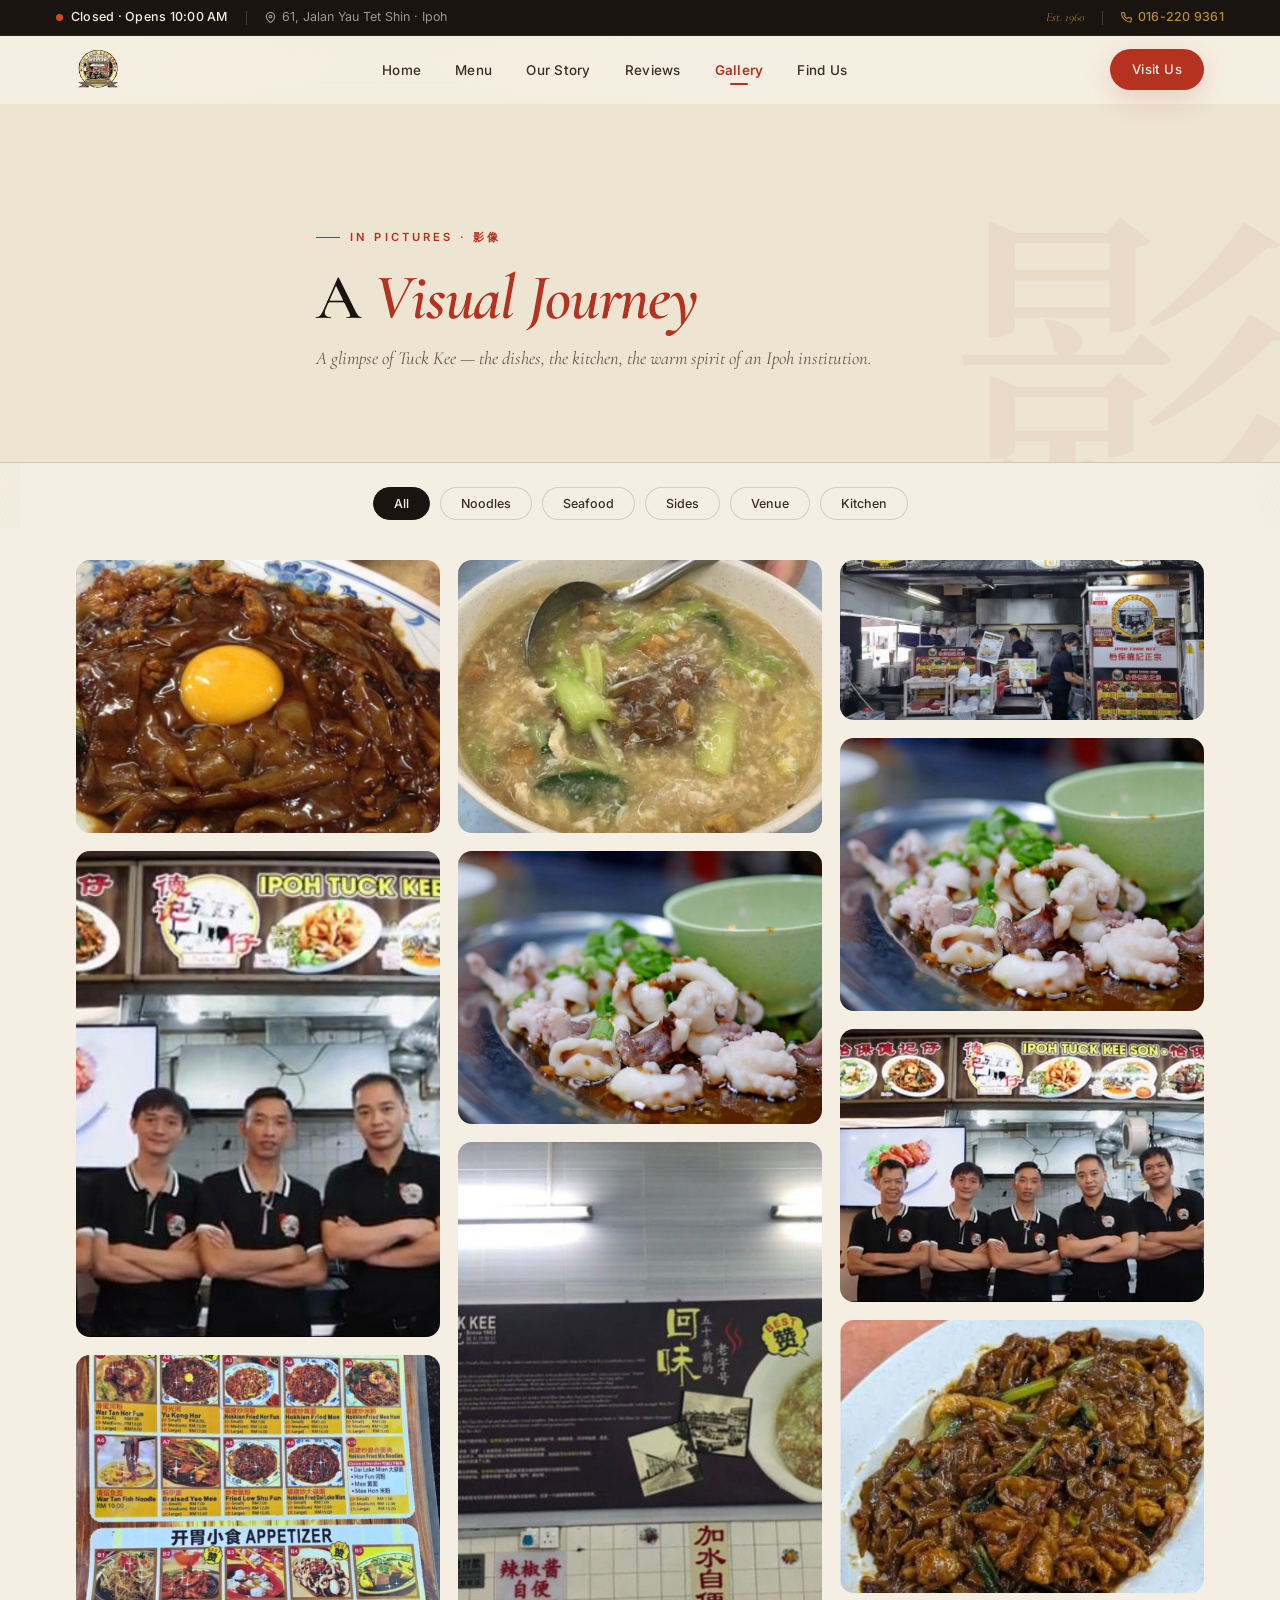
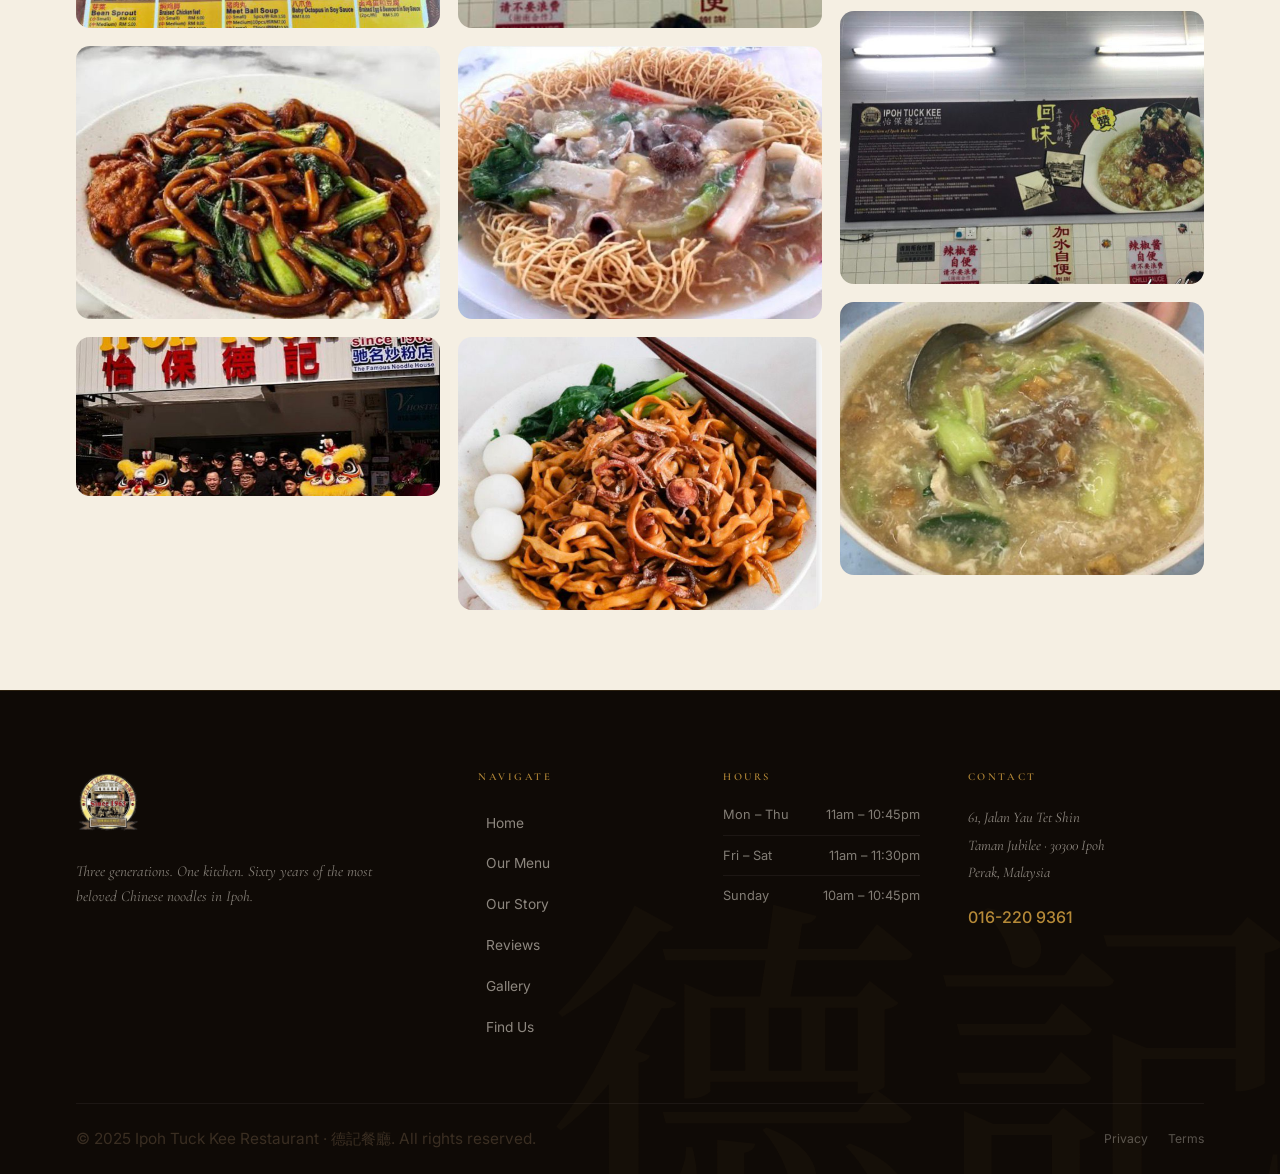
==== gallery.html @ 40ae762f "Full mobile responsive overhaul — fix overflow and layout on phones" ====
<!DOCTYPE html>
<html lang="en">
<head>
  <meta charset="UTF-8">
  <meta name="viewport" content="width=device-width, initial-scale=1.0">
  <meta name="theme-color" content="#1A1410">
  <meta name="description" content="Photo gallery of Ipoh Tuck Kee Restaurant — dishes, kitchen, outdoor seating, the spirit of an Ipoh institution.">
  <title>Gallery | Ipoh Tuck Kee Restaurant · 德記餐廳</title>
  <link rel="preconnect" href="https://fonts.googleapis.com">
  <link rel="preconnect" href="https://fonts.gstatic.com" crossorigin>
  <link href="https://fonts.googleapis.com/css2?family=Cormorant+Garamond:ital,wght@0,400;0,500;0,600;0,700;1,400;1,500;1,600&family=Inter:wght@300;400;500;600;700&family=Noto+Serif+SC:wght@400;500;600&display=swap" rel="stylesheet">
  <link rel="stylesheet" href="css/main.css?v=46">
</head>
<body>

<div class="status-bar" role="banner">
  <div class="status-bar-left">
    <span class="status-pulse" id="statusPulse"><span class="status-pulse-dot" aria-hidden="true"></span><span class="status-pulse-label">Open Now · Closes 10:45 PM</span></span>
    <span class="status-divider" aria-hidden="true"></span>
    <span class="status-addr"><svg width="11" height="11" viewBox="0 0 24 24" fill="none" stroke="currentColor" stroke-width="2.5"><path d="M21 10c0 7-9 13-9 13s-9-6-9-13a9 9 0 0 1 18 0z"/><circle cx="12" cy="10" r="3"/></svg>61, Jalan Yau Tet Shin · Ipoh</span>
  </div>
  <div class="status-bar-right">
    <span class="status-since">Est. 1960</span>
    <span class="status-divider" aria-hidden="true"></span>
    <a href="tel:016-2209361" class="status-phone"><svg width="11" height="11" viewBox="0 0 24 24" fill="none" stroke="currentColor" stroke-width="2.5"><path d="M22 16.92v3a2 2 0 0 1-2.18 2 19.79 19.79 0 0 1-8.63-3.07A19.5 19.5 0 0 1 4.07 12a19.79 19.79 0 0 1-3.07-8.67A2 2 0 0 1 3 1.22h3a2 2 0 0 1 2 1.72 12.84 12.84 0 0 0 .7 2.81 2 2 0 0 1-.45 2.11L7.09 8a16 16 0 0 0 6 6l1.27-1.27a2 2 0 0 1 2.11-.45 12.84 12.84 0 0 0 2.81.7A2 2 0 0 1 22 16.92z"/></svg>016-220 9361</a>
  </div>
</div>

<nav class="nav" id="nav">
  <div class="nav-inner wrap">
    <a href="index.html" class="nav-logo" aria-label="Ipoh Tuck Kee — Home">
      <img src="images/logo.png" alt="Ipoh Tuck Kee · 怡保德記" class="nav-logo-img">
    </a>
    <ul class="nav-links" id="navLinks">
      <li><a href="index.html"      class="nav-link">Home</a></li>
      <li><a href="menu.html"        class="nav-link">Menu</a></li>
      <li><a href="story.html"       class="nav-link">Our Story</a></li>
      <li><a href="reviews.html"     class="nav-link">Reviews</a></li>
      <li><a href="gallery.html"     class="nav-link active">Gallery</a></li>
      <li><a href="reservation.html" class="nav-link">Find Us</a></li>
    </ul>
    <div class="nav-right">
      <a href="reservation.html" class="btn btn-cinnabar btn-pill nav-cta">Visit Us</a>
      <button class="nav-burger" id="navBurger" aria-label="Open menu" aria-expanded="false"><span></span><span></span><span></span></button>
    </div>
  </div>
</nav>

<section class="page-hero" aria-label="Gallery">
  <div class="page-hero-bg-char" aria-hidden="true">影</div>
  <div class="page-hero-inner wrap">
    <span class="eyebrow">In Pictures · 影像</span>
    <h1 class="page-hero-title">A <em>Visual Journey</em></h1>
    <p class="page-hero-sub">A glimpse of Tuck Kee — the dishes, the kitchen, the warm spirit of an Ipoh institution.</p>
  </div>
</section>

<div class="gallery-filter-row wrap" role="group" aria-label="Filter">
  <button class="gal-filter-btn active" data-filter="all">All</button>
  <button class="gal-filter-btn" data-filter="noodles">Noodles</button>
  <button class="gal-filter-btn" data-filter="seafood">Seafood</button>
  <button class="gal-filter-btn" data-filter="sides">Sides</button>
  <button class="gal-filter-btn" data-filter="venue">Venue</button>
  <button class="gal-filter-btn" data-filter="kitchen">Kitchen</button>
</div>

<main class="gal-masonry-wrap">
  <div class="wrap">
    <div class="gal-masonry">

      <div class="gal-item" data-cat="noodles" role="button" tabindex="0"><div class="gal-img gi-yukong-1"></div><div class="gal-overlay"><span class="gal-label">Yu Kong Hor</span><span class="gal-sub">Ipoh's signature fish noodle soup</span></div></div>
      <div class="gal-item gal-item-tall" data-cat="venue" role="button" tabindex="0"><div class="gal-img gi-ext-night"></div><div class="gal-overlay"><span class="gal-label">Outdoor Seating</span><span class="gal-sub">Jalan Yau Tet Shin at dusk</span></div></div>
      <div class="gal-item" data-cat="sides" role="button" tabindex="0"><div class="gal-img gi-wings"></div><div class="gal-overlay"><span class="gal-label">Fried Chicken Wings</span><span class="gal-sub">Crispy, golden, addictive</span></div></div>
      <div class="gal-item" data-cat="seafood" role="button" tabindex="0"><div class="gal-img gi-octopus"></div><div class="gal-overlay"><span class="gal-label">Baby Octopus in Soy</span><span class="gal-sub">Light, soft, deeply flavoured</span></div></div>
      <div class="gal-item gal-item-wide" data-cat="kitchen" role="button" tabindex="0"><div class="gal-img gi-wok"></div><div class="gal-overlay"><span class="gal-label">The Wok</span><span class="gal-sub">Where sixty years of flavour is born</span></div></div>
      <div class="gal-item" data-cat="noodles" role="button" tabindex="0"><div class="gal-img gi-smooth-egg"></div><div class="gal-overlay"><span class="gal-label">Smooth Egg Noodles</span><span class="gal-sub">Velvety golden gravy</span></div></div>
      <div class="gal-item" data-cat="seafood" role="button" tabindex="0"><div class="gal-img gi-squid"></div><div class="gal-overlay"><span class="gal-label">Wok-Fried Squid</span><span class="gal-sub">Char-kissed, intensely umami</span></div></div>
      <div class="gal-item gal-item-tall" data-cat="venue" role="button" tabindex="0"><div class="gal-img gi-street"></div><div class="gal-overlay"><span class="gal-label">Street Frontage</span><span class="gal-sub">61, Jalan Yau Tet Shin · Since 1960</span></div></div>
      <div class="gal-item" data-cat="noodles" role="button" tabindex="0"><div class="gal-img gi-wonton"></div><div class="gal-overlay"><span class="gal-label">Wonton Noodle Soup</span><span class="gal-sub">Classic Cantonese comfort</span></div></div>
      <div class="gal-item" data-cat="sides" role="button" tabindex="0"><div class="gal-img gi-ytf"></div><div class="gal-overlay"><span class="gal-label">Yong Tau Foo</span><span class="gal-sub">An Ipoh street food legend</span></div></div>
      <div class="gal-item gal-item-wide" data-cat="kitchen" role="button" tabindex="0"><div class="gal-img gi-fishballs"></div><div class="gal-overlay"><span class="gal-label">Fish Ball Making</span><span class="gal-sub">Handcrafted every morning at 6am</span></div></div>
      <div class="gal-item" data-cat="seafood" role="button" tabindex="0"><div class="gal-img gi-prawn"></div><div class="gal-overlay"><span class="gal-label">Butter Prawns</span><span class="gal-sub">Luxuriously rich, curry leaf perfumed</span></div></div>
      <div class="gal-item" data-cat="venue" role="button" tabindex="0"><div class="gal-img gi-evening"></div><div class="gal-overlay"><span class="gal-label">Evening Rush</span><span class="gal-sub">The best time to visit Tuck Kee</span></div></div>
      <div class="gal-item" data-cat="noodles" role="button" tabindex="0"><div class="gal-img gi-char-kway"></div><div class="gal-overlay"><span class="gal-label">Char Kway Teow</span><span class="gal-sub">Smoky wok hei in every strand</span></div></div>
      <div class="gal-item" data-cat="kitchen" role="button" tabindex="0"><div class="gal-img gi-family"></div><div class="gal-overlay"><span class="gal-label">The Family</span><span class="gal-sub">Three generations, one kitchen</span></div></div>
      <div class="gal-item" data-cat="sides" role="button" tabindex="0"><div class="gal-img gi-beansprout"></div><div class="gal-overlay"><span class="gal-label">Ipoh Bean Sprouts</span><span class="gal-sub">A regional treasure</span></div></div>

    </div>
  </div>
</main>

<!-- LIGHTBOX -->
<div class="lightbox" id="lightbox" role="dialog" aria-modal="true" aria-hidden="true">
  <button class="lb-close" id="lbClose" aria-label="Close"><svg width="24" height="24" viewBox="0 0 24 24" fill="none" stroke="currentColor" stroke-width="2.5"><line x1="18" y1="6" x2="6" y2="18"/><line x1="6" y1="6" x2="18" y2="18"/></svg></button>
  <div class="lb-img-area" id="lbImgArea"></div>
  <div class="lb-caption" id="lbCaption"></div>
  <p class="lb-hint" aria-hidden="true">Press Esc or click outside to close</p>
</div>

<footer class="footer" role="contentinfo">
  <div class="wrap">
    <div class="footer-top">
      <div class="footer-brand">
        <div class="footer-logo">
          <img src="images/logo.png" alt="Ipoh Tuck Kee" class="footer-logo-img">
        </div>
        <p class="footer-tagline">Three generations. One kitchen. Sixty years of the most beloved Chinese noodles in Ipoh.</p>
      </div>
      <nav class="footer-col">
        <h4 class="footer-col-title">Navigate</h4>
        <ul class="footer-links">
          <li><a href="index.html">Home</a></li>
          <li><a href="menu.html">Our Menu</a></li>
          <li><a href="story.html">Our Story</a></li>
          <li><a href="reviews.html">Reviews</a></li>
          <li><a href="gallery.html">Gallery</a></li>
          <li><a href="reservation.html">Find Us</a></li>
        </ul>
      </nav>
      <div class="footer-col">
        <h4 class="footer-col-title">Hours</h4>
        <ul class="footer-hours-mini">
          <li class="footer-hr-row"><span>Mon – Thu</span><span>11am – 10:45pm</span></li>
          <li class="footer-hr-row"><span>Fri – Sat</span><span>11am – 11:30pm</span></li>
          <li class="footer-hr-row"><span>Sunday</span><span>10am – 10:45pm</span></li>
        </ul>
      </div>
      <div class="footer-col">
        <h4 class="footer-col-title">Contact</h4>
        <address class="footer-address">61, Jalan Yau Tet Shin<br>Taman Jubilee · 30300 Ipoh<br>Perak, Malaysia</address>
        <a href="tel:016-2209361" class="footer-phone">016-220 9361</a>
      </div>
    </div>
    <div class="footer-bottom">
      <p>© 2025 Ipoh Tuck Kee Restaurant · 德記餐廳. All rights reserved.</p>
      <div class="footer-bottom-links"><a href="#">Privacy</a><a href="#">Terms</a></div>
    </div>
  </div>
</footer>

<script src="js/main.js"></script>
</body>
</html>
---- css/main.css ----
/* ============================================================
   IPOH TUCK KEE — HERITAGE ASIAN MODERN v3
   Tea-house · Rice paper · Ink wash · Cinnabar & Jade · Gold
   Fonts: Cormorant Garamond · Inter · Noto Serif SC
   ============================================================ */

/* ── DESIGN TOKENS ────────────────────────────────────────── */
:root {
  /* Paper & Ink palette */
  --paper:        #F5EFE3;   /* rice paper base */
  --paper-2:      #EDE4D2;   /* warmer wash     */
  --paper-3:      #E0D4BC;   /* deeper paper    */
  --paper-edge:   #D4C6A8;   /* paper edge line */
  --ink:          #1A1410;   /* deep ink (text) */
  --ink-2:        #3A2E22;   /* warm ink        */
  --ink-3:        #6B5947;   /* muted ink       */
  --ink-soft:     #8C7A65;   /* placeholder ink */

  /* Accent: Cinnabar red (vermilion) + Jade + Gold */
  --cinnabar:        #B4321F;
  --cinnabar-deep:   #8A1F10;
  --cinnabar-mid:    #D44826;
  --cinnabar-pale:   rgba(180,50,31,0.08);
  --cinnabar-line:   rgba(180,50,31,0.22);

  --jade:            #3D6B4F;
  --jade-deep:       #214830;
  --jade-pale:       rgba(61,107,79,0.10);

  --gold:            #B68A38;
  --gold-light:      #D4AC56;
  --gold-pale:       rgba(182,138,56,0.12);
  --gold-line:       rgba(182,138,56,0.30);

  /* Dark mode (for footer/sections) */
  --night:           #0F0A06;
  --night-2:         #1C140C;
  --night-3:         #2A1E12;

  --white:           #FFFFFF;
  --line:            rgba(26,20,16,0.10);
  --line-strong:     rgba(26,20,16,0.16);

  /* Typography */
  --f-display: 'Cormorant Garamond', 'Playfair Display', Georgia, serif;
  --f-body:    'Inter', 'DM Sans', system-ui, -apple-system, sans-serif;
  --f-chinese: 'Noto Serif SC', 'SimSun', serif;
  --f-mono:    'JetBrains Mono', ui-monospace, monospace;

  /* Layout */
  --status-h:  36px;
  --nav-h:     68px;
  --total-top: calc(var(--status-h) + var(--nav-h));
  --wrap:      1240px;
  --col-pad:   clamp(1.25rem, 5vw, 3.5rem);

  /* Motion (subtle & refined) */
  --ease:     cubic-bezier(0.32, 0.08, 0.24, 1);
  --ease-out: cubic-bezier(0, 0, 0.2, 1);
  --t:        0.45s;
  --t-fast:   0.22s;

  /* Shape */
  --r:    8px;
  --r-lg: 14px;
  --r-xl: 22px;

  /* Shadow (warm, soft) */
  --sh-sm: 0 1px 3px rgba(26,20,16,0.06), 0 1px 2px rgba(26,20,16,0.04);
  --sh-md: 0 4px 16px rgba(26,20,16,0.08), 0 2px 6px rgba(26,20,16,0.05);
  --sh-lg: 0 12px 36px rgba(26,20,16,0.12);
  --sh-xl: 0 24px 60px rgba(26,20,16,0.18);
  --sh-ink:0 8px 28px rgba(180,50,31,0.18);
}

/* ── RESET ────────────────────────────────────────────────── */
*,*::before,*::after{box-sizing:border-box;margin:0;padding:0}
html{scroll-behavior:smooth;font-size:16px;-webkit-text-size-adjust:100%;scroll-padding-top:var(--total-top)}
body{
  font-family:var(--f-body);
  background:var(--paper);
  color:var(--ink);
  line-height:1.65;
  font-weight:400;
  -webkit-font-smoothing:antialiased;
  -moz-osx-font-smoothing:grayscale;
  overflow-x:hidden;
  /* Subtle rice-paper texture */
  background-image:
    radial-gradient(at 30% 20%, rgba(212,196,168,0.18) 0%, transparent 50%),
    radial-gradient(at 80% 70%, rgba(182,138,56,0.06) 0%, transparent 55%),
    repeating-linear-gradient(110deg, rgba(26,20,16,0.012) 0px, rgba(26,20,16,0.012) 1px, transparent 1px, transparent 4px);
}
img{display:block;max-width:100%}
a{text-decoration:none;color:inherit}
button{cursor:pointer;border:none;background:none;font-family:inherit;color:inherit}
ul,ol{list-style:none}
address{font-style:normal}
summary{list-style:none;cursor:pointer}
summary::-webkit-details-marker{display:none}
:focus-visible{outline:2px solid var(--gold);outline-offset:3px;border-radius:3px}
::selection{background:var(--cinnabar);color:var(--paper)}

/* ── TYPOGRAPHY ───────────────────────────────────────────── */
h1,h2,h3,h4,h5{
  font-family:var(--f-display);
  line-height:1.12;
  color:var(--ink);
  font-weight:600;
  letter-spacing:-0.005em;
}
p{color:var(--ink-2);font-size:0.96rem;line-height:1.7}
strong{font-weight:600;color:var(--ink)}

.t-display{
  font-family:var(--f-display);
  font-size:clamp(3.2rem, 8vw, 6.8rem);
  font-weight:500;
  line-height:0.98;
  letter-spacing:-0.02em;
}
.t-h1{font-family:var(--f-display);font-size:clamp(2.4rem, 5vw, 4rem);font-weight:600;line-height:1.05;letter-spacing:-0.015em}
.t-h2{font-family:var(--f-display);font-size:clamp(1.9rem, 3.6vw, 3rem);font-weight:600;line-height:1.1}
.t-h3{font-family:var(--f-display);font-size:clamp(1.3rem, 2vw, 1.6rem);font-weight:600}
.t-italic{font-style:italic}
.t-sm{font-size:0.86rem}
.t-xs{font-size:0.74rem;letter-spacing:0.08em}

.eyebrow{
  display:inline-flex;align-items:center;gap:10px;
  font-family:var(--f-body);
  font-size:0.7rem;font-weight:600;
  letter-spacing:0.28em;text-transform:uppercase;
  color:var(--cinnabar);
  margin-bottom:18px;
}
.eyebrow::before{
  content:'';width:24px;height:1px;background:var(--cinnabar);
}
.eyebrow-gold{color:var(--gold)}
.eyebrow-gold::before{background:var(--gold)}
.eyebrow-paper{color:rgba(245,239,227,0.7)}
.eyebrow-paper::before{background:var(--gold)}

.zh{font-family:var(--f-chinese);font-weight:400}
.italic{font-style:italic}

/* Decorative seal mark (red cinnabar square) */
.seal{
  display:inline-flex;align-items:center;justify-content:center;
  width:36px;height:36px;
  background:var(--cinnabar);color:var(--paper);
  font-family:var(--f-chinese);font-size:0.85rem;font-weight:600;
  border-radius:2px;
  transform:rotate(-2deg);
  letter-spacing:-0.02em;
}
.seal-sm{width:26px;height:26px;font-size:0.7rem}
.seal-lg{width:52px;height:52px;font-size:1.2rem}

/* Brushstroke divider */
.brushstroke{
  display:flex;align-items:center;gap:12px;margin:24px 0;
}
.brushstroke::before,.brushstroke::after{
  content:'';flex:1;height:1px;
  background:linear-gradient(to right,transparent,var(--ink-3),transparent);
  max-width:80px;
}
.brushstroke span{
  font-family:var(--f-chinese);color:var(--cinnabar);font-size:1rem;
}

/* ── LAYOUT ───────────────────────────────────────────────── */
.wrap{max-width:var(--wrap);margin-inline:auto;padding-inline:var(--col-pad)}
.section{padding-block:clamp(72px,10vw,140px)}
.section-sm{padding-block:clamp(40px,6vw,80px)}
.sr-only{position:absolute;width:1px;height:1px;padding:0;margin:-1px;overflow:hidden;clip:rect(0,0,0,0);white-space:nowrap;border:0}

/* ── BUTTONS ──────────────────────────────────────────────── */
.btn{
  display:inline-flex;align-items:center;gap:9px;
  padding:13px 28px;border-radius:var(--r);
  font-family:var(--f-body);font-size:0.85rem;font-weight:500;
  letter-spacing:0.03em;
  transition:transform var(--t) var(--ease),background var(--t-fast),color var(--t-fast),border-color var(--t-fast),box-shadow var(--t) var(--ease);
  white-space:nowrap;cursor:pointer;
}
.btn:hover{transform:translateY(-1px)}
.btn:active{transform:translateY(0)}
.btn-lg{padding:16px 36px;font-size:0.92rem}
.btn-sm{padding:9px 18px;font-size:0.76rem}
.btn-block{width:100%;justify-content:center}
.btn-pill{border-radius:100px}

.btn-cinnabar{background:var(--cinnabar);color:var(--paper);box-shadow:var(--sh-ink)}
.btn-cinnabar:hover{background:var(--cinnabar-deep);box-shadow:0 12px 32px rgba(180,50,31,0.32)}

.btn-ink{background:var(--ink);color:var(--paper)}
.btn-ink:hover{background:var(--ink-2)}

.btn-gold{background:var(--gold);color:var(--ink)}
.btn-gold:hover{background:var(--gold-light)}

.btn-paper{background:var(--paper);color:var(--ink);border:1px solid var(--line-strong)}
.btn-paper:hover{background:var(--white);border-color:var(--ink)}

.btn-ghost-ink{
  background:transparent;color:var(--ink);
  border:1px solid var(--line-strong);
}
.btn-ghost-ink:hover{background:var(--ink);color:var(--paper);border-color:var(--ink)}

.btn-ghost-paper{
  background:transparent;color:var(--paper);
  border:1px solid rgba(245,239,227,0.3);
}
.btn-ghost-paper:hover{background:rgba(245,239,227,0.08);border-color:var(--paper)}

.btn-ghost-gold{
  background:transparent;color:var(--gold);
  border:1px solid var(--gold-line);
}
.btn-ghost-gold:hover{background:var(--gold-pale)}

.btn-ghost-cinnabar{
  background:transparent;color:var(--cinnabar);
  border:1px solid var(--cinnabar-line);
}
.btn-ghost-cinnabar:hover{background:var(--cinnabar-pale)}

/* ── STATUS BAR (sticky walk-in hook) ─────────────────────── */
.status-bar{
  position:fixed;top:0;left:0;right:0;z-index:950;
  height:var(--status-h);
  background:var(--ink);color:var(--paper);
  display:flex;align-items:center;justify-content:space-between;
  padding-inline:var(--col-pad);
  font-size:0.78rem;
  border-bottom:1px solid rgba(245,239,227,0.08);
}
.status-bar-left{display:flex;align-items:center;gap:18px}
.status-bar-right{display:flex;align-items:center;gap:18px}
.status-pulse{display:inline-flex;align-items:center;gap:8px;font-weight:500;letter-spacing:0.02em}
.status-pulse-dot{
  width:7px;height:7px;border-radius:50%;
  background:#3FD17E;
  box-shadow:0 0 0 0 rgba(63,209,126,0.5);
  animation:pulse-ring 2s ease-out infinite;
}
.status-pulse.closed .status-pulse-dot{background:var(--cinnabar-mid);animation:none}
@keyframes pulse-ring{
  0%{box-shadow:0 0 0 0 rgba(63,209,126,0.6)}
  70%{box-shadow:0 0 0 8px rgba(63,209,126,0)}
  100%{box-shadow:0 0 0 0 rgba(63,209,126,0)}
}
.status-bar-zh{color:var(--gold);font-family:var(--f-chinese);opacity:0.7}
.status-divider{width:1px;height:14px;background:rgba(245,239,227,0.18)}
.status-phone{color:var(--gold);font-weight:500;letter-spacing:0.02em;display:flex;align-items:center;gap:6px;transition:color var(--t-fast)}
.status-phone:hover{color:var(--gold-light)}
.status-addr{color:rgba(245,239,227,0.6);display:flex;align-items:center;gap:6px}
.status-since{font-family:var(--f-display);font-style:italic;color:var(--gold);opacity:0.85}

/* ── NAV ──────────────────────────────────────────────────── */
.nav{
  position:fixed;top:var(--status-h);left:0;right:0;z-index:900;
  height:var(--nav-h);
  background:rgba(245,239,227,0.85);
  backdrop-filter:blur(20px) saturate(140%);
  -webkit-backdrop-filter:blur(20px) saturate(140%);
  border-bottom:1px solid transparent;
  transition:background var(--t) var(--ease),border-color var(--t) var(--ease),box-shadow var(--t) var(--ease);
}
.nav.scrolled{
  background:rgba(245,239,227,0.96);
  border-bottom-color:var(--line);
  box-shadow:var(--sh-sm);
}
.nav-inner{
  height:100%;
  display:flex;align-items:center;justify-content:space-between;gap:24px;
}
/* Logo */
.nav-logo{display:flex;align-items:center;gap:12px;color:var(--ink)}
.logo-seal{
  width:40px;height:40px;
  background:var(--cinnabar);color:var(--paper);
  display:flex;align-items:center;justify-content:center;
  font-family:var(--f-chinese);font-size:1.1rem;font-weight:500;
  border-radius:3px;transform:rotate(-2deg);
  flex-shrink:0;
  box-shadow:0 2px 8px rgba(180,50,31,0.18);
}
.logo-text{display:flex;flex-direction:column;line-height:1.15}
.logo-en{
  font-family:var(--f-display);font-size:1.18rem;font-weight:600;
  color:var(--ink);letter-spacing:-0.005em;
}
.logo-sub{
  font-family:var(--f-body);font-size:0.62rem;
  color:var(--ink-3);letter-spacing:0.18em;text-transform:uppercase;
  margin-top:2px;
}

/* Nav links */
.nav-links{display:flex;align-items:center;gap:2px}
.nav-link{
  color:var(--ink-2);
  font-size:0.84rem;font-weight:500;letter-spacing:0.02em;
  padding:9px 16px;border-radius:6px;
  transition:color var(--t-fast),background var(--t-fast);
  position:relative;
}
.nav-link:hover{color:var(--cinnabar);background:var(--cinnabar-pale)}
.nav-link.active{color:var(--cinnabar);font-weight:600}
.nav-link.active::after{
  content:'';position:absolute;bottom:2px;left:50%;transform:translateX(-50%);
  width:18px;height:2px;background:var(--cinnabar);border-radius:1px;
}

/* Nav right */
.nav-right{display:flex;align-items:center;gap:10px}
.nav-cta{font-size:0.82rem;padding:10px 22px}

.nav-burger{
  display:none;flex-direction:column;gap:5px;
  width:38px;padding:6px 4px;
}
.nav-burger span{
  display:block;height:2px;border-radius:2px;
  background:var(--ink);
  transition:transform 0.26s,opacity 0.26s;
}
.nav-burger.open span:nth-child(1){transform:translateY(7px) rotate(45deg)}
.nav-burger.open span:nth-child(2){opacity:0}
.nav-burger.open span:nth-child(3){transform:translateY(-7px) rotate(-45deg)}

/* ── HERO ─────────────────────────────────────────────────── */
.hero{
  min-height:calc(100svh - var(--total-top));
  margin-top:var(--total-top);
  display:grid;
  grid-template-columns:1.05fr 1fr;
  position:relative;
  overflow:hidden;
  background:var(--paper);
}
.hero-bg-char{
  position:absolute;
  top:50%;left:-4%;
  transform:translateY(-50%);
  font-family:var(--f-chinese);
  font-size:clamp(280px,32vw,560px);
  font-weight:500;
  color:rgba(180,50,31,0.05);
  line-height:0.85;
  pointer-events:none;
  user-select:none;
  z-index:0;
}
.hero-bg-stroke{
  position:absolute;
  right:-2%;bottom:-10%;
  width:60%;height:60%;
  pointer-events:none;user-select:none;
  opacity:0.04;
  z-index:0;
}

/* Left: copy panel */
.hero-copy{
  display:flex;flex-direction:column;justify-content:center;
  padding:clamp(48px,7vw,96px) clamp(28px,4vw,72px) clamp(48px,7vw,96px) var(--col-pad);
  position:relative;z-index:2;
}
.hero-meta-row{
  display:flex;align-items:center;gap:14px;margin-bottom:28px;
}
.hero-meta-row .seal{margin-right:4px}
.hero-est{
  font-family:var(--f-display);font-style:italic;font-size:0.95rem;
  color:var(--ink-3);
}
.hero-meta-row .status-pulse{font-size:0.78rem;color:var(--jade-deep)}

.hero-title{
  font-family:var(--f-display);
  font-size:clamp(3.2rem,7vw,6.4rem);
  font-weight:500;
  color:var(--ink);
  line-height:0.97;
  letter-spacing:-0.022em;
  margin-bottom:8px;
}
.hero-title em{
  font-style:italic;color:var(--cinnabar);
  font-weight:500;
}
.hero-title-zh{
  font-family:var(--f-chinese);
  font-size:clamp(1.1rem,2vw,1.5rem);
  color:var(--ink-3);
  font-weight:400;
  letter-spacing:0.32em;
  margin-bottom:28px;
}

.hero-lede{
  font-family:var(--f-display);font-style:italic;
  font-size:clamp(1.05rem,1.5vw,1.25rem);
  color:var(--ink-2);
  line-height:1.55;
  max-width:480px;
  margin-bottom:14px;
}
.hero-desc{
  font-family:var(--f-body);
  font-size:0.94rem;
  color:var(--ink-3);
  line-height:1.75;
  max-width:480px;
  margin-bottom:40px;
}

.hero-actions{display:flex;gap:12px;flex-wrap:wrap;margin-bottom:48px}

.hero-trust{
  display:flex;align-items:center;gap:28px;
  padding-top:32px;
  border-top:1px solid var(--line);
  flex-wrap:wrap;
}
.hero-trust-item{display:flex;flex-direction:column;gap:4px}
.hero-trust-val{
  font-family:var(--f-display);font-size:1.7rem;font-weight:600;color:var(--ink);line-height:1;
  display:flex;align-items:baseline;gap:6px;
}
.hero-trust-val small{font-size:0.85rem;font-weight:500;color:var(--gold)}
.hero-trust-label{font-size:0.7rem;color:var(--ink-3);letter-spacing:0.12em;text-transform:uppercase}
.hero-trust-div{width:1px;height:30px;background:var(--line-strong)}

/* Right: paper-panel imagery */
.hero-visual{
  display:grid;
  grid-template-rows:1fr 1fr;
  grid-template-columns:1fr 1fr;
  gap:14px;
  padding:clamp(20px,3vw,40px) var(--col-pad) clamp(20px,3vw,40px) 0;
  position:relative;z-index:1;
}
.hero-panel{
  position:relative;overflow:hidden;
  border-radius:var(--r-lg);
  background:var(--paper-2);
  border:1px solid var(--paper-edge);
  box-shadow:var(--sh-md);
  transition:transform var(--t) var(--ease),box-shadow var(--t) var(--ease);
}
.hero-panel:hover{transform:translateY(-3px);box-shadow:var(--sh-lg)}
.hero-panel-1{grid-row:1/-1}
.hero-panel-glow{
  position:absolute;inset:0;
  background:linear-gradient(to top,rgba(15,10,6,0.7) 0%,rgba(15,10,6,0.1) 50%,transparent 100%);
}
.hero-panel-zh{
  position:absolute;top:14px;right:16px;
  font-family:var(--f-chinese);font-size:0.85rem;
  color:rgba(245,239,227,0.7);letter-spacing:0.12em;
}
.hero-panel-label{
  position:absolute;bottom:18px;left:20px;right:20px;
  color:var(--paper);
}
.hero-panel-label .pl-name{
  display:block;font-family:var(--f-display);font-size:1.05rem;font-weight:500;letter-spacing:-0.005em;
}
.hero-panel-label .pl-sub{
  display:block;font-size:0.72rem;color:rgba(245,239,227,0.65);letter-spacing:0.06em;margin-top:3px;
}
.hero-panel-1{background:linear-gradient(150deg,#5A1A0A 0%,#A02818 35%,#D44826 60%,#8A1F10 100%)}
.hero-panel-2{background:linear-gradient(150deg,#1A2A14 0%,#3D6B4F 45%,#5A8E6A 75%,#214830 100%)}
.hero-panel-3{background:linear-gradient(150deg,#4A3008 0%,#9A7018 40%,#D4AC56 70%,#6A4A08 100%)}

.hero-corner-mark{
  position:absolute;bottom:24px;left:24px;
  display:flex;align-items:center;gap:10px;
  font-size:0.7rem;color:var(--ink-3);letter-spacing:0.14em;text-transform:uppercase;
  z-index:3;
}
.hero-corner-mark::before{
  content:'';width:24px;height:1px;background:var(--ink-3);
}

/* ── STRIP — signature dishes ─────────────────────────────── */
.strip{
  background:var(--white);
  border-block:1px solid var(--line);
  position:relative;
}
.strip-inner{
  display:grid;grid-template-columns:repeat(3,1fr);
}
.strip-item{
  display:flex;flex-direction:column;align-items:center;
  padding:clamp(36px,5vw,64px) clamp(20px,3vw,32px);
  text-align:center;
  position:relative;
  transition:background var(--t-fast);
}
.strip-item:not(:last-child)::after{
  content:'';position:absolute;top:24%;right:0;
  height:52%;width:1px;background:var(--line);
}
.strip-item:hover{background:var(--paper)}

.strip-icon{
  width:72px;height:72px;margin-bottom:22px;
  color:var(--cinnabar);
  transition:transform var(--t) var(--ease);
}
.strip-item:hover .strip-icon{transform:translateY(-3px)}
.strip-icon svg{width:100%;height:100%}

.strip-name-en{
  font-family:var(--f-display);
  font-size:clamp(1.3rem,2vw,1.6rem);
  font-weight:600;color:var(--ink);
  margin-bottom:4px;
}
.strip-name-zh{
  font-family:var(--f-chinese);font-size:0.88rem;
  color:var(--ink-3);letter-spacing:0.16em;margin-bottom:14px;
}
.strip-desc{
  font-size:0.86rem;color:var(--ink-3);line-height:1.7;
  max-width:240px;margin-bottom:18px;
}
.strip-price{
  font-family:var(--f-display);font-size:0.95rem;font-style:italic;
  color:var(--cinnabar);font-weight:600;
}
.strip-price::before{content:'from '; font-style:normal;color:var(--ink-3);font-size:0.75rem;letter-spacing:0.06em;text-transform:uppercase}

/* ── HERITAGE BAND (sixty years) ──────────────────────────── */
.heritage-band{
  background:var(--night);
  color:var(--paper);
  position:relative;overflow:hidden;
}
.heritage-band-bg-char{
  position:absolute;
  right:-4%;top:-20%;
  font-family:var(--f-chinese);
  font-size:clamp(420px,46vw,720px);
  color:rgba(182,138,56,0.04);
  line-height:0.8;
  pointer-events:none;user-select:none;
  font-weight:500;
}
.heritage-inner{
  display:grid;grid-template-columns:1.1fr 1fr;
  gap:clamp(48px,8vw,120px);
  align-items:center;
  position:relative;z-index:1;
  padding-block:clamp(80px,12vw,160px);
}
.heritage-left .eyebrow{color:var(--gold)}
.heritage-left .eyebrow::before{background:var(--gold)}
.heritage-headline{
  font-family:var(--f-display);
  font-size:clamp(2.6rem,5vw,4.6rem);
  font-weight:500;
  color:var(--paper);
  line-height:1.04;letter-spacing:-0.018em;
  margin-bottom:28px;
}
.heritage-headline em{color:var(--gold);font-style:italic}
.heritage-body{
  font-family:var(--f-display);font-style:italic;
  font-size:1.15rem;
  color:rgba(245,239,227,0.7);
  line-height:1.6;
  max-width:520px;
  margin-bottom:24px;
}
.heritage-body-2{
  font-family:var(--f-body);font-size:0.92rem;
  color:rgba(245,239,227,0.55);
  line-height:1.8;
  max-width:520px;
  margin-bottom:40px;
}

.heritage-timeline{
  display:flex;flex-direction:column;gap:20px;
  padding-top:32px;
  border-top:1px solid rgba(245,239,227,0.1);
}
.tl-row{
  display:grid;grid-template-columns:100px 1fr;gap:24px;align-items:baseline;
}
.tl-year{
  font-family:var(--f-display);font-style:italic;font-size:1.3rem;
  color:var(--gold);font-weight:500;line-height:1;
}
.tl-text{font-size:0.88rem;color:rgba(245,239,227,0.7);line-height:1.6}
.tl-text strong{color:var(--paper);font-weight:500}

.heritage-right{
  position:relative;
}
.heritage-stack{
  display:grid;grid-template-columns:1fr 1fr;gap:14px;
}
.heritage-card{
  position:relative;overflow:hidden;
  border-radius:var(--r-lg);
  min-height:240px;
  border:1px solid rgba(245,239,227,0.06);
  box-shadow:var(--sh-lg);
}
.heritage-card:nth-child(1){grid-row:span 2;min-height:500px}
.heritage-card:nth-child(1){background:linear-gradient(150deg,#1A0A04 0%,#5A1808 35%,#A02818 60%,#3A1004 100%)}
.heritage-card:nth-child(2){background:linear-gradient(150deg,#0A1F14 0%,#21482E 45%,#3D6B4F 75%,#0F2818 100%)}
.heritage-card:nth-child(3){background:linear-gradient(150deg,#2A1808 0%,#6A4010 45%,#B68A38 70%,#3A1E08 100%)}
.heritage-card-glow{
  position:absolute;inset:0;
  background:linear-gradient(to top,rgba(15,10,6,0.7) 0%,transparent 50%);
}
.heritage-card-label{
  position:absolute;bottom:18px;left:20px;right:20px;color:var(--paper);
}
.heritage-card-label .lbl{
  display:block;font-family:var(--f-display);font-size:0.96rem;font-style:italic;
}
.heritage-card-label .sub{
  display:block;font-size:0.7rem;color:rgba(245,239,227,0.55);
  letter-spacing:0.12em;text-transform:uppercase;margin-top:3px;
}
.heritage-card-zh{
  position:absolute;top:14px;right:16px;
  font-family:var(--f-chinese);color:rgba(245,239,227,0.5);font-size:0.8rem;
}

/* ── SIGNATURE DISHES (Home highlights) ──────────────────── */
.dishes-section{background:var(--paper)}
.section-head{text-align:center;max-width:640px;margin:0 auto 64px}
.section-head h2{
  font-family:var(--f-display);font-size:clamp(2.4rem,4vw,3.6rem);
  font-weight:600;line-height:1.05;letter-spacing:-0.015em;
  margin-top:6px;
}
.section-head h2 em{font-style:italic;color:var(--cinnabar)}
.section-head-sub{
  font-family:var(--f-display);font-style:italic;font-size:1.1rem;
  color:var(--ink-3);margin-top:18px;line-height:1.55;
}
.section-head .brushstroke{justify-content:center;margin:14px 0 0}

.dishes-grid{
  display:grid;grid-template-columns:repeat(3,1fr);gap:28px;
  margin-bottom:56px;
}
.d-card{
  border-radius:var(--r-lg);overflow:hidden;
  background:var(--white);
  border:1px solid var(--line);
  transition:transform var(--t) var(--ease),box-shadow var(--t) var(--ease);
}
.d-card:hover{transform:translateY(-4px);box-shadow:var(--sh-lg)}
.d-card-img{aspect-ratio:5/4;position:relative;overflow:hidden}
.d-card-img::after{
  content:'';position:absolute;inset:0;
  background:linear-gradient(to top,rgba(15,10,6,0.4) 0%,transparent 45%);
}
.d-card-badge{
  position:absolute;top:14px;left:14px;z-index:1;
  padding:5px 12px;border-radius:100px;
  background:rgba(245,239,227,0.92);
  color:var(--cinnabar);font-size:0.7rem;font-weight:600;letter-spacing:0.06em;
  backdrop-filter:blur(8px);
}
.d-card-zh-mark{
  position:absolute;top:14px;right:14px;z-index:1;
  font-family:var(--f-chinese);
  color:rgba(245,239,227,0.85);font-size:1.1rem;
  text-shadow:0 1px 4px rgba(0,0,0,0.4);
}
.d-img-1{background:url('../images/dish-yu-kong-hor.jpg') center/cover no-repeat}
.d-img-2{background:url('../images/dish-wok-squid.jpg') center/cover no-repeat}
.d-img-3{background:url('../images/dish-egg-noodle.jpg') center/cover no-repeat}

.d-card-body{padding:26px 26px 28px}
.d-card-name{
  font-family:var(--f-display);font-size:1.35rem;font-weight:600;
  color:var(--ink);margin-bottom:3px;letter-spacing:-0.005em;
}
.d-card-zh{
  font-family:var(--f-chinese);font-size:0.8rem;
  color:var(--ink-3);letter-spacing:0.18em;margin-bottom:14px;
}
.d-card-desc{font-size:0.88rem;color:var(--ink-3);line-height:1.7;margin-bottom:18px}
.d-card-foot{
  display:flex;align-items:center;justify-content:space-between;
  padding-top:16px;border-top:1px solid var(--line);
}
.d-card-price{
  font-family:var(--f-display);font-style:italic;font-size:1.05rem;
  color:var(--cinnabar);font-weight:600;
}
.d-card-link{
  font-size:0.78rem;font-weight:500;color:var(--ink-3);
  display:flex;align-items:center;gap:5px;
  transition:color var(--t-fast),gap var(--t-fast);
}
.d-card-link:hover{color:var(--cinnabar);gap:8px}

.dishes-cta{text-align:center}

/* ── BIG QUOTE ────────────────────────────────────────────── */
.quote-section{
  background:var(--paper-2);
  border-block:1px solid var(--paper-edge);
  position:relative;overflow:hidden;
}
.quote-section::before,.quote-section::after{
  content:'"';
  position:absolute;
  font-family:var(--f-display);font-size:24rem;
  color:rgba(180,50,31,0.05);
  line-height:1;font-weight:500;
  pointer-events:none;user-select:none;
}
.quote-section::before{top:-4rem;left:2%}
.quote-section::after{bottom:-12rem;right:2%;content:'"'}

.quote-inner{
  max-width:880px;margin:0 auto;text-align:center;position:relative;z-index:1;
}
.quote-stars{
  display:flex;justify-content:center;gap:5px;
  font-size:1.3rem;color:var(--gold);margin-bottom:28px;
  letter-spacing:0.1em;
}
.big-quote{
  font-family:var(--f-display);font-style:italic;
  font-size:clamp(1.4rem,2.6vw,2.1rem);
  color:var(--ink);font-weight:500;
  line-height:1.45;letter-spacing:-0.005em;
  margin-bottom:32px;
}
.quote-attr{
  display:flex;align-items:center;justify-content:center;gap:14px;
  font-size:0.78rem;letter-spacing:0.18em;text-transform:uppercase;
  color:var(--ink-3);
}
.quote-attr::before,.quote-attr::after{
  content:'';width:36px;height:1px;background:var(--ink-3);
}

.metrics-strip{
  display:grid;grid-template-columns:repeat(4,1fr);gap:0;
  margin-top:64px;padding-top:48px;
  border-top:1px solid var(--paper-edge);
}
.metric{text-align:center;position:relative}
.metric:not(:last-child)::after{
  content:'';position:absolute;top:18%;right:0;height:64%;width:1px;background:var(--paper-edge);
}
.metric-val{
  font-family:var(--f-display);font-size:clamp(1.8rem,3vw,2.6rem);
  font-weight:600;color:var(--ink);line-height:1;margin-bottom:8px;
}
.metric-val em{font-style:italic;color:var(--cinnabar)}
.metric-label{font-size:0.74rem;color:var(--ink-3);letter-spacing:0.14em;text-transform:uppercase}

/* ── VISIT SPLIT (dark contact / light hours) ─────────────── */
.visit-split{
  display:grid;grid-template-columns:1fr;
}
.visit-dark{
  background:var(--night);color:var(--paper);
  display:flex;align-items:stretch;
  min-height:480px;
  position:relative;overflow:hidden;
}
.visit-dark-wrap{
  display:grid;grid-template-columns:minmax(300px,420px) minmax(300px,560px);
  gap:0;width:100%;max-width:980px;margin:0 auto;
}
.visit-dark-info{
  display:flex;flex-direction:column;justify-content:center;align-items:center;text-align:center;
  padding:clamp(48px,6vw,80px) clamp(28px,4vw,64px);
}
.visit-dark-info .contact-list{text-align:left;width:100%}
.visit-dark-info .visit-title{text-align:center}
.visit-map-embed{border-radius:0;box-shadow:none;margin:0;max-width:none;overflow:hidden}
.visit-map-embed iframe{width:100%;height:100%;min-height:380px;display:block;border:0}
.visit-dark::before{
  content:'地址';
  position:absolute;right:-3%;top:-8%;
  font-family:var(--f-chinese);font-size:320px;
  color:rgba(182,138,56,0.04);
  line-height:1;pointer-events:none;font-weight:500;
}
.visit-map-embed{margin-top:36px;border-radius:14px;overflow:hidden;width:100%;max-width:640px;margin-left:auto;margin-right:auto;box-shadow:0 4px 24px rgba(0,0,0,0.4)}
.visit-map-embed iframe{display:block;width:100%;height:340px;border:0}
.visit-dark .eyebrow{color:var(--gold)}
.visit-dark .eyebrow::before{background:var(--gold)}
.visit-title{
  font-family:var(--f-display);
  font-size:clamp(2rem,3.5vw,3rem);font-weight:600;
  color:var(--paper);margin-bottom:32px;letter-spacing:-0.015em;
}
.visit-light{
  background:var(--paper);
  display:flex;flex-direction:column;justify-content:center;
  padding:clamp(48px,7vw,96px) var(--col-pad) clamp(48px,7vw,96px) clamp(28px,4vw,72px);
  position:relative;overflow:hidden;
}
.visit-light::before{
  content:'時間';
  position:absolute;left:-3%;top:-8%;
  font-family:var(--f-chinese);font-size:320px;
  color:rgba(180,50,31,0.05);
  line-height:1;pointer-events:none;font-weight:500;
}
.visit-light .visit-title{color:var(--ink)}

.contact-list{display:flex;flex-direction:column;gap:24px;position:relative;z-index:1}
.contact-row{display:flex;gap:18px;align-items:flex-start}
.contact-icon-wrap{
  width:42px;height:42px;border-radius:50%;flex-shrink:0;
  border:1px solid var(--gold-line);
  display:flex;align-items:center;justify-content:center;color:var(--gold);
  margin-top:2px;
}
.contact-label{
  font-size:0.66rem;font-weight:600;letter-spacing:0.18em;text-transform:uppercase;
  color:rgba(245,239,227,0.45);margin-bottom:5px;
}
.contact-val{
  font-family:var(--f-display);font-size:1.15rem;font-weight:500;
  color:var(--paper);line-height:1.4;
}
a.contact-val{color:var(--gold);transition:color var(--t-fast)}
a.contact-val:hover{color:var(--gold-light)}
.contact-sub{
  font-size:0.82rem;color:rgba(245,239,227,0.55);
  margin-top:4px;line-height:1.6;
}

.hours-list{display:flex;flex-direction:column;position:relative;z-index:1}
.hours-item{
  display:flex;justify-content:space-between;align-items:baseline;
  padding:13px 0;border-bottom:1px solid var(--line);
}
.hours-item:last-child{border-bottom:none}
.hours-day{font-size:0.92rem;color:var(--ink-2);font-weight:500}
.hours-day .zh{font-family:var(--f-chinese);font-size:0.75rem;color:var(--ink-3);margin-left:8px}
.hours-time{font-family:var(--f-display);font-style:italic;font-size:0.96rem;color:var(--ink-3)}
.hours-item.now{background:linear-gradient(90deg,var(--cinnabar-pale),transparent);margin-inline:-12px;padding-inline:12px;border-radius:6px}
.hours-item.now .hours-day{color:var(--cinnabar);font-weight:600}
.hours-item.now .hours-time{color:var(--cinnabar);font-weight:600;font-style:normal}
.hours-item.now .hours-day::after{
  content:'· OPEN';margin-left:10px;font-size:0.65rem;
  background:var(--cinnabar);color:var(--paper);padding:2px 7px;border-radius:3px;letter-spacing:0.1em;
}

.visit-note{
  margin-top:28px;padding:16px 20px;
  background:var(--cinnabar-pale);border-left:2px solid var(--cinnabar);
  font-size:0.84rem;color:var(--ink-2);line-height:1.7;
}
.visit-note strong{color:var(--cinnabar)}

/* ── FOOTER ──────────────────────────────────────────────── */
.footer{
  background:var(--night);color:var(--paper);
  border-top:1px solid rgba(182,138,56,0.18);
  padding-top:80px;
  position:relative;overflow:hidden;
}
.footer::before{
  content:'德記';
  position:absolute;bottom:-12%;right:-2%;
  font-family:var(--f-chinese);font-size:380px;
  color:rgba(182,138,56,0.04);
  line-height:0.9;pointer-events:none;font-weight:500;
}
.footer-top{
  display:grid;grid-template-columns:1.8fr 1fr 1fr 1.2fr;
  gap:48px;margin-bottom:64px;position:relative;z-index:1;
}
.footer-brand{display:flex;flex-direction:column;gap:24px}
.footer-logo{display:flex;align-items:center;gap:14px}
.footer-logo-img{height:64px;width:auto;object-fit:contain;display:block}
.footer-logo .logo-seal{box-shadow:0 4px 16px rgba(180,50,31,0.4)}
.footer-logo-text{display:flex;flex-direction:column;gap:3px}
.footer-logo-en{font-family:var(--f-display);font-size:1.15rem;font-weight:600;color:var(--paper)}
.footer-logo-sub{font-size:0.66rem;color:var(--gold);letter-spacing:0.18em;text-transform:uppercase}
.footer-tagline{
  font-family:var(--f-display);font-style:italic;
  font-size:0.95rem;color:rgba(245,239,227,0.5);
  line-height:1.7;max-width:340px;
}

.footer-col-title{
  font-size:0.66rem;font-weight:600;letter-spacing:0.24em;text-transform:uppercase;
  color:var(--gold);margin-bottom:22px;
}
.footer-links{display:flex;flex-direction:column;gap:11px}
.footer-links a{
  font-size:0.86rem;color:rgba(245,239,227,0.55);
  transition:color var(--t-fast);
  display:inline-flex;align-items:center;gap:8px;
}
.footer-links a:hover{color:var(--paper)}
.footer-links a::before{
  content:'';width:0;height:1px;background:var(--gold);
  transition:width var(--t-fast);
}
.footer-links a:hover::before{width:14px}

.footer-hours-mini{display:flex;flex-direction:column;gap:9px}
.footer-hr-row{
  display:flex;justify-content:space-between;gap:14px;
  font-size:0.8rem;color:rgba(245,239,227,0.5);
  padding-bottom:9px;border-bottom:1px solid rgba(245,239,227,0.06);
}
.footer-hr-row:last-child{border-bottom:none}

.footer-address{
  font-family:var(--f-display);font-style:italic;
  font-size:0.92rem;color:rgba(245,239,227,0.55);
  line-height:1.85;margin-bottom:18px;
}
.footer-phone{
  color:var(--gold);font-weight:500;font-size:1rem;
  display:flex;align-items:center;gap:8px;
  margin-bottom:18px;transition:color var(--t-fast);
}
.footer-phone:hover{color:var(--gold-light)}

.footer-bottom{
  border-top:1px solid rgba(245,239,227,0.06);
  padding:22px 0;
  display:flex;align-items:center;justify-content:space-between;
  flex-wrap:wrap;gap:12px;
  font-size:0.76rem;color:rgba(245,239,227,0.32);
  position:relative;z-index:1;
}
.footer-bottom-links{display:flex;gap:20px}
.footer-bottom-links a{transition:color var(--t-fast)}
.footer-bottom-links a:hover{color:rgba(245,239,227,0.65)}

/* ── PAGE HERO (inner pages) ──────────────────────────────── */
.page-hero{
  margin-top:var(--total-top);
  padding:clamp(64px,9vw,120px) 0 clamp(56px,7vw,96px);
  background:var(--paper-2);
  border-bottom:1px solid var(--paper-edge);
  position:relative;overflow:hidden;
}
.page-hero-bg-char{
  position:absolute;
  bottom:-15%;right:-2%;
  font-family:var(--f-chinese);
  font-size:clamp(260px,28vw,440px);
  color:rgba(180,50,31,0.05);
  line-height:0.85;pointer-events:none;user-select:none;font-weight:500;
}
.page-hero-inner{position:relative;z-index:1;max-width:760px}
.page-hero-title{
  font-family:var(--f-display);
  font-size:clamp(2.6rem,5vw,4.4rem);
  font-weight:600;color:var(--ink);
  letter-spacing:-0.02em;line-height:1.02;
  margin-bottom:14px;
}
.page-hero-title em{font-style:italic;color:var(--cinnabar)}
.page-hero-sub{
  font-family:var(--f-display);font-style:italic;font-size:1.15rem;
  color:var(--ink-3);max-width:560px;line-height:1.55;
}
.page-hero-crumb{
  display:flex;align-items:center;gap:10px;
  font-size:0.72rem;letter-spacing:0.14em;text-transform:uppercase;
  color:var(--ink-3);margin-top:28px;
}
.page-hero-crumb a{color:var(--cinnabar);transition:opacity var(--t-fast)}
.page-hero-crumb a:hover{opacity:0.7}
.page-hero-crumb svg{opacity:0.5}

/* ── MENU PAGE ────────────────────────────────────────────── */
.menu-layout{
  display:grid;grid-template-columns:280px 1fr;
  min-height:80vh;background:var(--paper);
}
.menu-sidebar{
  background:var(--paper-2);
  border-right:1px solid var(--paper-edge);
  position:sticky;top:var(--total-top);
  height:calc(100vh - var(--total-top));
  overflow-y:auto;
  padding:32px 0;
  display:flex;flex-direction:column;
}
.menu-sidebar::-webkit-scrollbar{width:3px}
.menu-sidebar::-webkit-scrollbar-thumb{background:var(--paper-edge)}
.menu-sidebar-title{
  font-size:0.62rem;font-weight:600;letter-spacing:0.24em;text-transform:uppercase;
  color:var(--ink-3);padding:0 28px;margin-bottom:18px;
}
.menu-cat-nav{display:flex;flex-direction:column;flex:1}
.menu-cat-btn{
  display:flex;align-items:center;gap:12px;
  width:100%;padding:13px 28px;
  text-align:left;font-size:0.88rem;font-weight:500;
  color:var(--ink-2);
  transition:background var(--t-fast),color var(--t-fast);
  border-left:2px solid transparent;
}
.menu-cat-btn:hover{background:var(--paper);color:var(--cinnabar)}
.menu-cat-btn.active{
  background:var(--paper);color:var(--cinnabar);
  border-left-color:var(--cinnabar);font-weight:600;
}
.menu-cat-icon{font-size:1.05rem;width:22px;flex-shrink:0;text-align:center}
.menu-cat-zh{
  font-family:var(--f-chinese);font-size:0.7rem;
  color:var(--ink-3);margin-left:auto;letter-spacing:0.1em;
}
.menu-sidebar-info{
  margin:auto 20px 0;padding:16px;
  background:var(--white);border-radius:var(--r);
  border:1px solid var(--line);
  font-size:0.74rem;color:var(--ink-3);line-height:1.65;
}
.menu-sidebar-info strong{display:block;color:var(--ink);margin-bottom:5px;font-size:0.78rem}

.menu-main{padding:48px clamp(16px,4vw,56px)}
.menu-section{display:none}
.menu-section.active{display:block}
.menu-section-header{
  margin-bottom:36px;padding-bottom:24px;
  border-bottom:1px solid var(--line);
}
.menu-section-title{
  font-family:var(--f-display);font-size:clamp(1.8rem,3vw,2.4rem);
  font-weight:600;color:var(--ink);margin-bottom:4px;letter-spacing:-0.01em;
}
.menu-section-title em{font-style:italic;color:var(--cinnabar)}
.menu-section-zh{
  font-family:var(--f-chinese);font-size:1rem;
  color:var(--ink-3);letter-spacing:0.2em;margin-bottom:10px;
}
.menu-section-desc{
  font-family:var(--f-display);font-style:italic;font-size:1rem;
  color:var(--ink-3);max-width:560px;line-height:1.55;
}
.menu-grid{
  display:grid;grid-template-columns:repeat(auto-fill,minmax(280px,1fr));gap:22px;
}
.menu-item{
  background:var(--white);border:1px solid var(--line);
  border-radius:var(--r-lg);overflow:hidden;
  display:flex;flex-direction:column;
  transition:box-shadow var(--t) var(--ease),transform var(--t) var(--ease),border-color var(--t) var(--ease);
}
.menu-item:hover{transform:translateY(-3px);box-shadow:var(--sh-lg);border-color:var(--paper-edge)}
.menu-item-photo{
  aspect-ratio:5/4;position:relative;overflow:hidden;
}
.menu-item-photo::after{
  content:'';position:absolute;inset:0;
  background:linear-gradient(to top,rgba(15,10,6,0.35) 0%,transparent 50%);
}
.menu-item-badge{
  position:absolute;top:12px;left:12px;z-index:1;
  padding:4px 11px;border-radius:100px;
  background:rgba(245,239,227,0.9);
  color:var(--cinnabar);font-size:0.66rem;font-weight:600;letter-spacing:0.06em;
  backdrop-filter:blur(8px);
}
.menu-item-badge.popular{background:var(--cinnabar);color:var(--paper)}
.menu-item-body{padding:20px;flex:1;display:flex;flex-direction:column}
.menu-item-header{
  display:flex;justify-content:space-between;align-items:baseline;gap:10px;margin-bottom:6px;
}
.menu-item-name{
  font-family:var(--f-display);font-size:1.18rem;font-weight:600;
  color:var(--ink);letter-spacing:-0.005em;
}
.menu-item-zh{
  font-family:var(--f-chinese);font-size:0.74rem;
  color:var(--ink-3);letter-spacing:0.16em;margin-bottom:10px;
}
.menu-item-price{
  font-family:var(--f-display);font-style:italic;font-size:1.1rem;
  font-weight:600;color:var(--cinnabar);flex-shrink:0;
}
.menu-item-desc{
  font-size:0.83rem;color:var(--ink-3);line-height:1.7;
  flex:1;margin-bottom:14px;
}
.menu-item-tags{display:flex;gap:6px;flex-wrap:wrap;margin-bottom:14px}
.diet-tag{
  padding:3px 9px;border-radius:100px;
  background:var(--paper);border:1px solid var(--line);
  font-size:0.66rem;color:var(--ink-3);font-weight:500;
}
.btn-add{
  display:inline-flex;align-items:center;gap:6px;
  padding:8px 16px;background:var(--ink);color:var(--paper);
  border-radius:6px;font-size:0.76rem;font-weight:500;
  transition:background var(--t-fast),transform var(--t-fast) var(--ease);
  align-self:flex-start;
}
.btn-add:hover{background:var(--cinnabar);transform:translateY(-1px)}

/* Cart trigger / panel */
.cart-count-badge{
  display:inline-flex;align-items:center;justify-content:center;
  min-width:20px;height:20px;border-radius:100px;padding:0 6px;
  background:var(--paper);color:var(--cinnabar);
  font-size:0.66rem;font-weight:700;margin-left:6px;
}
.cart-panel{
  position:fixed;right:0;top:var(--total-top);
  width:380px;height:calc(100vh - var(--total-top));
  background:var(--paper);border-left:1px solid var(--paper-edge);
  display:flex;flex-direction:column;
  transform:translateX(100%);
  transition:transform 0.4s var(--ease);
  z-index:800;box-shadow:-8px 0 32px rgba(15,10,6,0.18);
}
.cart-panel.open{transform:translateX(0)}
.cart-panel-inner{display:flex;flex-direction:column;height:100%}
.cart-header{
  display:flex;align-items:center;justify-content:space-between;
  padding:24px 28px;border-bottom:1px solid var(--line);flex-shrink:0;
}
.cart-title{font-family:var(--f-display);font-size:1.3rem;font-weight:600;letter-spacing:-0.005em}
.cart-close{
  width:36px;height:36px;border-radius:50%;
  display:flex;align-items:center;justify-content:center;
  color:var(--ink-3);
  transition:background var(--t-fast),color var(--t-fast);
}
.cart-close:hover{background:var(--cinnabar-pale);color:var(--cinnabar)}
.cart-items{flex:1;overflow-y:auto;padding:14px 28px}
.cart-empty{
  text-align:center;padding:64px 16px;
  color:var(--ink-3);font-size:0.88rem;line-height:1.7;
}
.cart-empty p:first-child{font-family:var(--f-display);font-style:italic;font-size:1.1rem;color:var(--ink-2);margin-bottom:6px}
.cart-item{
  display:flex;gap:14px;padding:16px 0;
  border-bottom:1px solid var(--line);
}
.cart-item-info{flex:1;min-width:0}
.cart-item-name{
  font-family:var(--f-display);font-size:0.96rem;font-weight:600;
  color:var(--ink);margin-bottom:4px;
}
.cart-item-price{font-size:0.82rem;color:var(--cinnabar);font-weight:600}
.cart-item-qty{display:flex;align-items:center;gap:10px;margin-top:10px}
.cart-qty-btn{
  width:28px;height:28px;border-radius:50%;
  background:var(--paper-2);font-size:1rem;
  display:flex;align-items:center;justify-content:center;
  transition:background var(--t-fast);font-weight:500;
}
.cart-qty-btn:hover{background:var(--cinnabar-pale);color:var(--cinnabar)}
.cart-qty-num{font-size:0.86rem;font-weight:600;min-width:18px;text-align:center}
.cart-remove{color:var(--ink-3);font-size:1.2rem;align-self:flex-start;transition:color var(--t-fast)}
.cart-remove:hover{color:var(--cinnabar)}
.cart-footer{padding:20px 28px 28px;border-top:1px solid var(--line);flex-shrink:0}
.cart-total-row{
  display:flex;justify-content:space-between;align-items:baseline;
  margin-bottom:14px;
}
.cart-total-row span:first-child{font-size:0.86rem;color:var(--ink-2);font-weight:500}
.cart-total{font-family:var(--f-display);font-style:italic;font-size:1.5rem;font-weight:600;color:var(--cinnabar)}
.cart-note{
  font-size:0.74rem;color:var(--ink-3);
  margin-top:14px;line-height:1.6;text-align:center;
}
.cart-note a{color:var(--cinnabar);font-weight:600}
.cart-overlay{
  display:none;position:fixed;inset:0;z-index:799;
  background:rgba(15,10,6,0.5);backdrop-filter:blur(3px);
}
.cart-panel.open ~ .cart-overlay{display:block}

/* ── REVIEWS PAGE ─────────────────────────────────────────── */
.rating-dash{
  display:grid;grid-template-columns:240px 1fr 280px;gap:48px;
  background:var(--white);border-radius:var(--r-xl);
  padding:48px;box-shadow:var(--sh-md);border:1px solid var(--line);
  align-items:start;
}
.rating-big-score{display:flex;flex-direction:column;align-items:center;text-align:center}
.rating-big-num{
  font-family:var(--f-display);font-size:5.5rem;font-weight:600;
  color:var(--ink);line-height:1;margin-bottom:8px;letter-spacing:-0.02em;
}
.rating-big-num em{font-style:italic;color:var(--cinnabar)}
.rating-stars-row{
  display:flex;gap:3px;justify-content:center;margin-bottom:10px;
  font-size:1.4rem;color:var(--gold);letter-spacing:0.08em;
}
.star.filled{color:var(--gold)}
.star.half{color:var(--gold);opacity:0.55}
.star.empty{color:var(--gold);opacity:0.18}
.rating-total{font-size:0.84rem;color:var(--ink-3);line-height:1.55}
.rating-total strong{color:var(--ink);font-weight:600}

.rating-bars{display:flex;flex-direction:column;gap:11px;justify-content:center}
.rb-row{display:flex;align-items:center;gap:12px}
.rb-label{font-size:0.8rem;width:42px;text-align:right;color:var(--ink-2);font-weight:600}
.rb-track{flex:1;height:8px;background:var(--paper-2);border-radius:4px;overflow:hidden}
.rb-fill{
  height:100%;border-radius:4px;
  background:linear-gradient(90deg,var(--cinnabar),var(--cinnabar-mid));
  transform:scaleX(0);transform-origin:left;
  transition:transform 1s var(--ease);
}
.rb-fill.animated{transform:scaleX(var(--w,0.5))}
.rb-pct{font-size:0.76rem;width:36px;color:var(--ink-3);font-weight:500}

.rb-fill[data-w="42"]{--w:0.42}
.rb-fill[data-w="20"]{--w:0.20}
.rb-fill[data-w="11"]{--w:0.11}
.rb-fill[data-w="8"] {--w:0.08}
.rb-fill[data-w="19"]{--w:0.19}

.rating-highlights{display:flex;flex-direction:column;gap:14px}
.rating-highlights-title{
  font-family:var(--f-display);font-size:1.05rem;font-weight:600;
  color:var(--ink);padding-bottom:10px;border-bottom:1px solid var(--line);
}
.rating-tags{display:flex;flex-wrap:wrap;gap:6px}
.rtag{
  padding:6px 13px;border-radius:100px;
  background:var(--paper-2);border:1px solid var(--line);
  font-size:0.74rem;color:var(--ink-2);
}

.filter-strip-outer{
  background:var(--paper-2);
  border-block:1px solid var(--paper-edge);
  padding:18px 0;overflow-x:auto;
}
.filter-strip{display:flex;gap:8px;flex-wrap:nowrap}
.filter-btn{
  padding:8px 18px;border-radius:100px;
  border:1px solid var(--line-strong);
  font-size:0.78rem;font-weight:500;color:var(--ink-2);
  background:var(--paper);white-space:nowrap;
  transition:all var(--t-fast);
}
.filter-btn:hover{border-color:var(--cinnabar);color:var(--cinnabar)}
.filter-btn.active{background:var(--ink);color:var(--paper);border-color:var(--ink)}

.rev-grid{
  display:grid;grid-template-columns:repeat(auto-fill,minmax(360px,1fr));gap:24px;
}
.rev-card{
  background:var(--white);border-radius:var(--r-lg);padding:30px;
  border:1px solid var(--line);box-shadow:var(--sh-sm);
  transition:box-shadow var(--t) var(--ease),border-color var(--t-fast),transform var(--t) var(--ease);
}
.rev-card:hover{box-shadow:var(--sh-lg);border-color:var(--paper-edge);transform:translateY(-2px)}
.rev-card-head{display:flex;align-items:flex-start;gap:14px;margin-bottom:16px}
.rev-avatar{
  width:46px;height:46px;border-radius:50%;
  display:flex;align-items:center;justify-content:center;
  font-family:var(--f-display);font-size:1.2rem;font-weight:600;
  color:var(--paper);flex-shrink:0;
  background:linear-gradient(135deg,var(--cinnabar),var(--cinnabar-deep));
}
.rev-meta{flex:1;min-width:0;display:flex;flex-direction:column}
.rev-name{font-weight:600;font-size:0.95rem;color:var(--ink);margin-bottom:2px}
.rev-source{font-size:0.72rem;color:var(--ink-3)}
.rev-stars{color:var(--gold);font-size:1rem;flex-shrink:0;letter-spacing:0.1em}
.rev-body{font-size:0.9rem;line-height:1.75;color:var(--ink-2)}
.rev-body.collapsed{display:-webkit-box;-webkit-line-clamp:3;-webkit-box-orient:vertical;overflow:hidden}
.rev-read-more{
  color:var(--cinnabar);font-size:0.78rem;font-weight:600;
  margin-top:10px;display:inline-block;letter-spacing:0.04em;
  transition:opacity var(--t-fast);
}
.rev-read-more:hover{opacity:0.7}
.rev-date{
  font-family:var(--f-display);font-style:italic;font-size:0.78rem;
  color:var(--ink-3);margin-top:14px;
  padding-top:14px;border-top:1px solid var(--line);
}

/* Write review */
.write-review-section{background:var(--paper-2)}
.review-form-card{
  background:var(--white);border-radius:var(--r-xl);
  padding:clamp(32px,5vw,56px);box-shadow:var(--sh-md);
  border:1px solid var(--line);
}
.rev-form-title{
  font-family:var(--f-display);font-size:clamp(1.8rem,3vw,2.6rem);
  font-weight:600;color:var(--ink);margin-top:8px;margin-bottom:10px;
  letter-spacing:-0.01em;
}
.rev-form-sub{
  font-family:var(--f-display);font-style:italic;font-size:1rem;
  color:var(--ink-3);margin-bottom:32px;line-height:1.55;
}
.star-selector{display:flex;gap:5px;margin-top:6px}
.star-btn{font-size:1.8rem;color:var(--paper-edge);transition:color 0.15s,transform 0.15s}
.star-btn:hover,.star-btn.selected{color:var(--gold);transform:scale(1.15)}

/* ── GALLERY PAGE ─────────────────────────────────────────── */
.gallery-filter-row{
  display:flex;gap:10px;flex-wrap:wrap;
  justify-content:center;padding:24px 0 8px;
  background:var(--paper);
}
.gal-filter-btn{
  padding:8px 20px;border-radius:100px;
  border:1px solid var(--line-strong);
  font-size:0.78rem;font-weight:500;color:var(--ink-2);
  background:var(--paper);transition:all var(--t-fast);
}
.gal-filter-btn:hover{border-color:var(--cinnabar);color:var(--cinnabar)}
.gal-filter-btn.active{background:var(--ink);color:var(--paper);border-color:var(--ink)}

.gal-masonry-wrap{background:var(--paper);padding-bottom:80px}
.gal-masonry{columns:3;column-gap:18px;padding-top:32px}
.gal-item{
  break-inside:avoid;display:block;
  width:100%;margin-bottom:18px;
  border-radius:var(--r-lg);overflow:hidden;
  position:relative;cursor:pointer;border:none;padding:0;
  transition:transform var(--t) var(--ease),box-shadow var(--t) var(--ease);
}
.gal-item:hover{transform:scale(1.02);box-shadow:var(--sh-xl);z-index:1}
.gal-img{width:100%;display:block;aspect-ratio:4/3}
.gal-item-tall .gal-img{aspect-ratio:3/4}
.gal-item-wide .gal-img{aspect-ratio:16/7}
.gal-overlay{
  position:absolute;inset:0;
  background:linear-gradient(to top,rgba(15,10,6,0.85) 0%,rgba(15,10,6,0.1) 55%,transparent 100%);
  opacity:0;transition:opacity var(--t);
  display:flex;flex-direction:column;justify-content:flex-end;padding:20px;gap:5px;
}
.gal-item:hover .gal-overlay{opacity:1}
.gal-label{color:var(--paper);font-family:var(--f-display);font-size:1rem;font-weight:600;line-height:1.3}
.gal-sub{color:rgba(245,239,227,0.65);font-size:0.74rem}

/* Gallery images — Ipoh Tuck Kee photos */
.gi-yukong-1   {background:url('../images/dish-yu-kong-hor.jpg') center/cover no-repeat}
.gi-ext-night  {background:url('../images/story-heritage.jpeg') center/cover no-repeat}
.gi-wings      {background:url('../images/story-1985.jpeg') center/cover no-repeat}
.gi-octopus    {background:url('../images/lohmee.jpeg') center/cover no-repeat}
.gi-wok        {background:url('../images/story-1960.jpeg') center/cover no-repeat}
.gi-smooth-egg {background:url('../images/dish-egg-noodle.jpg') center/cover no-repeat}
.gi-squid      {background:url('../images/dish-wok-squid.jpg') center/cover no-repeat}
.gi-street     {background:url('../images/story-2010.jpeg') center/cover no-repeat}
.gi-wonton     {background:url('../images/wantonnoodlesoup.jpeg') center/cover no-repeat}
.gi-ytf        {background:url('../images/panmee.jpeg') center/cover no-repeat}
.gi-fishballs  {background:url('../images/story-today.jpeg') center/cover no-repeat}
.gi-prawn      {background:url('../images/dish-wok-squid.jpg') center 30%/cover no-repeat}
.gi-evening    {background:url('../images/story-heritage.jpeg') center 60%/cover no-repeat}
.gi-char-kway  {background:url('../images/charkueyteow.jpeg') center/cover no-repeat}
.gi-family     {background:url('../images/story-2010.jpeg') center top/cover no-repeat}
.gi-beansprout {background:url('../images/dish-egg-noodle.jpg') center/cover no-repeat}

/* Lightbox */
.lightbox{
  position:fixed;inset:0;z-index:2000;
  background:rgba(10,7,4,0.97);
  display:flex;flex-direction:column;align-items:center;justify-content:center;gap:18px;
  opacity:0;pointer-events:none;transition:opacity 0.3s;
}
.lightbox.open{opacity:1;pointer-events:all}
.lb-close{
  position:absolute;top:24px;right:24px;
  width:48px;height:48px;border-radius:50%;
  background:rgba(245,239,227,0.08);color:var(--paper);
  display:flex;align-items:center;justify-content:center;
  transition:background var(--t-fast);z-index:10;
}
.lb-close:hover{background:var(--cinnabar)}
.lb-img-area{
  width:min(80vw,1000px);height:min(70vh,640px);
  border-radius:var(--r-lg);overflow:hidden;
  background:linear-gradient(135deg,#5A1A0A,#A02818,#D44826,#8A1F10);
}
.lb-caption{
  color:var(--paper);font-family:var(--f-display);font-style:italic;
  font-size:1.05rem;text-align:center;max-width:600px;padding:0 24px;
}
.lb-hint{
  color:rgba(245,239,227,0.35);font-size:0.72rem;letter-spacing:0.16em;
  text-transform:uppercase;
}

/* Menu item photo gradients */
.mi-yukong       {background:url('../images/dish-yu-kong-hor.jpg') center/cover no-repeat}
.mi-smooth-egg   {background:url('../images/dish-egg-noodle.jpg') center/cover no-repeat}
.mi-wonton       {background:url('../images/wantonnoodlesoup.jpeg') center/cover no-repeat}
.mi-char-kway    {background:url('../images/charkueyteow.jpeg') center/cover no-repeat}
.mi-lor-mee      {background:url('../images/lohmee.jpeg') center/cover no-repeat}
.mi-pan-mee      {background:url('../images/panmee.jpeg') center/cover no-repeat}
.mi-squid        {background:url('../images/dish-wok-squid.jpg') center/cover no-repeat}
.mi-octopus      {background:linear-gradient(150deg,#0A1520,#1A2850,#2850A0,#0A1838)}
.mi-prawn        {background:linear-gradient(150deg,#4A2808,#A06020,#D09838,#6A3A08)}
.mi-steamed-fish {background:linear-gradient(150deg,#0A1A2A,#1A4060,#2A7090,#0A2540)}
.mi-fried-rice   {background:linear-gradient(150deg,#3A2808,#8A6018,#C09030,#5A3A08)}
.mi-claypot-rice {background:linear-gradient(150deg,#2A1808,#6A3818,#A06030,#3A2008)}
.mi-steamed-rice {background:linear-gradient(150deg,#F0EDE0,#D8D0B8,#C0B898,#E0D8C0)}
.mi-kangkung     {background:linear-gradient(150deg,#0A1A06,#1A4010,#2A7018,#0A2808)}
.mi-tofu         {background:linear-gradient(150deg,#E8E0D0,#C8B898,#A89878,#D0C0A0)}
.mi-beansprout   {background:linear-gradient(150deg,#D8E8C8,#A8C888,#78A848,#B8D898)}
.mi-fishball-soup{background:linear-gradient(150deg,#E8E0C8,#D0B870,#C0A050,#D8C888)}
.mi-tom-yum      {background:linear-gradient(150deg,#3A1008,#A03020,#D06030,#6A1808)}
.mi-chicken-wings{background:linear-gradient(150deg,#3A1A08,#8A4018,#C07030,#5A2808)}
.mi-spring-rolls {background:linear-gradient(150deg,#5A4008,#B08020,#D0B030,#7A5808)}
.mi-yong-tau-foo {background:linear-gradient(150deg,#E8E0D0,#C8B898,#A89878,#D0C0A0)}
.mi-teh-tarik    {background:linear-gradient(150deg,#1A0A04,#5A3018,#A06030,#3A1808)}
.mi-soy-milk     {background:linear-gradient(150deg,#F0EDE0,#E0D8C0,#D0C8A8,#E8E0C8)}
.mi-barley       {background:linear-gradient(150deg,#D8E8F0,#A8C8D8,#78A8B8,#B8D8E8)}
.mi-bandung      {background:linear-gradient(150deg,#F0C0D0,#D880A8,#C04880,#E898B8)}

/* ── RESERVATION / FIND US PAGE ───────────────────────────── */
.res-layout{background:var(--paper-2)}
.res-grid{
  display:grid;grid-template-columns:1.05fr 0.95fr;
  gap:36px;align-items:start;
}
.res-info-col{display:flex;flex-direction:column;gap:20px}
.res-info-card{
  background:var(--white);border-radius:var(--r-lg);
  padding:28px;box-shadow:var(--sh-sm);border:1px solid var(--line);
  display:flex;gap:20px;align-items:flex-start;
  transition:box-shadow var(--t),border-color var(--t-fast);
}
.res-info-card:hover{box-shadow:var(--sh-md);border-color:var(--paper-edge)}
.res-info-icon{
  width:46px;height:46px;border-radius:50%;flex-shrink:0;
  background:var(--cinnabar-pale);color:var(--cinnabar);
  display:flex;align-items:center;justify-content:center;
  margin-top:2px;
}
.res-info-body{flex:1;min-width:0}
.res-info-title{
  font-family:var(--f-display);font-size:1.15rem;font-weight:600;
  color:var(--ink);margin-bottom:12px;letter-spacing:-0.005em;
  padding-bottom:10px;border-bottom:1px solid var(--line);
}
.res-info-text{font-size:0.9rem;color:var(--ink-2);line-height:1.65}
.res-info-link{
  display:inline-flex;align-items:center;gap:6px;
  font-size:0.78rem;font-weight:600;color:var(--cinnabar);
  margin-top:12px;transition:opacity var(--t-fast),gap var(--t-fast);
}
.res-info-link:hover{opacity:0.75;gap:9px}
.res-info-status{
  display:flex;align-items:center;gap:8px;
  margin-top:10px;font-size:0.78rem;color:var(--jade);font-weight:600;
}
.status-dot{
  width:7px;height:7px;border-radius:50%;background:#3FD17E;
  box-shadow:0 0 0 0 rgba(63,209,126,0.5);
  animation:pulse-ring 2s ease-out infinite;
}
.res-info-note{font-size:0.78rem;color:var(--ink-3);margin-top:8px;line-height:1.6}
.res-phone-link{
  font-family:var(--f-display);font-size:1.8rem;font-weight:600;font-style:italic;
  color:var(--cinnabar);display:block;margin:6px 0;letter-spacing:-0.01em;
  transition:opacity var(--t-fast);
}
.res-phone-link:hover{opacity:0.78}
.res-hours-list{display:flex;flex-direction:column;margin-top:8px}
.res-hours-item{
  display:flex;justify-content:space-between;
  padding:11px 0;border-bottom:1px solid var(--line);font-size:0.86rem;
}
.res-hours-item:last-child{border-bottom:none}
.res-hours-item span:first-child{color:var(--ink-2);font-weight:500}
.res-hours-item span:last-child{color:var(--ink-3);font-family:var(--f-display);font-style:italic}
.res-hours-item.res-hours-highlight span:first-child{color:var(--cinnabar);font-weight:600}

.res-form-col{display:flex;flex-direction:column;gap:24px}
.res-map-card{
  background:var(--white);border-radius:var(--r-lg);
  padding:24px;box-shadow:var(--sh-sm);border:1px solid var(--line);
}
.res-map-title{
  display:flex;align-items:center;gap:8px;
  font-family:var(--f-display);font-size:0.95rem;font-weight:600;color:var(--ink);
  margin-bottom:16px;
}
.res-map-svg-wrap{
  border-radius:var(--r);overflow:hidden;background:var(--paper-2);
}
.res-map-svg{width:100%;display:block}
.res-form-card{
  background:var(--white);border-radius:var(--r-lg);
  padding:clamp(24px,3vw,40px);box-shadow:var(--sh-sm);border:1px solid var(--line);
}
.res-form-title{
  font-family:var(--f-display);font-size:clamp(1.4rem,2.4vw,1.9rem);
  font-weight:600;margin-bottom:8px;letter-spacing:-0.005em;margin-top:8px;
}
.res-form-sub{font-family:var(--f-display);font-style:italic;font-size:0.96rem;color:var(--ink-3);margin-bottom:24px}
.res-success-msg{
  background:linear-gradient(135deg,var(--jade-deep),var(--jade));
  border-radius:var(--r);padding:18px 22px;color:var(--paper);
  font-size:0.9rem;line-height:1.6;margin-bottom:20px;
}

/* Getting here */
.getting-here-section{background:var(--paper)}
.getting-here-grid{display:grid;grid-template-columns:repeat(3,1fr);gap:24px;margin-top:48px}
.getting-card{
  background:var(--white);border-radius:var(--r-lg);padding:32px;
  border:1px solid var(--line);text-align:center;
  transition:box-shadow var(--t),transform var(--t) var(--ease),border-color var(--t-fast);
}
.getting-card:hover{transform:translateY(-4px);box-shadow:var(--sh-md);border-color:var(--paper-edge)}
.getting-icon{
  width:56px;height:56px;border-radius:50%;
  background:var(--cinnabar-pale);color:var(--cinnabar);
  display:inline-flex;align-items:center;justify-content:center;
  font-size:1.4rem;margin-bottom:18px;
}
.getting-card h3{font-family:var(--f-display);font-size:1.2rem;font-weight:600;margin-bottom:10px}
.getting-card p{font-size:0.86rem;color:var(--ink-3);line-height:1.7}

/* FAQ */
.faq-section{background:var(--paper-2)}
.faq-list{display:flex;flex-direction:column;border-top:1px solid var(--line)}
.faq-item{border-bottom:1px solid var(--line)}
.faq-summary{
  display:flex;align-items:center;justify-content:space-between;
  width:100%;padding:22px 0;cursor:pointer;
  font-family:var(--f-display);font-size:1.1rem;font-weight:600;color:var(--ink);
  transition:color var(--t-fast);gap:14px;letter-spacing:-0.005em;
}
.faq-summary:hover{color:var(--cinnabar)}
.faq-summary::after{
  content:'+';color:var(--cinnabar);font-size:1.4rem;font-weight:300;
  flex-shrink:0;transition:transform 0.22s;
}
details[open] .faq-summary::after{transform:rotate(45deg)}
.faq-answer{
  font-size:0.92rem;color:var(--ink-2);line-height:1.8;
  padding-bottom:24px;max-width:680px;
}
.faq-answer a{color:var(--cinnabar);font-weight:600}

/* ── OUR STORY PAGE ───────────────────────────────────────── */
.story-intro{
  background:var(--paper);padding-block:clamp(64px,9vw,120px);
  position:relative;overflow:hidden;
}
.story-intro-grid{
  display:grid;grid-template-columns:1fr 1.1fr;gap:clamp(48px,8vw,120px);
  align-items:center;
}
.story-lede{
  font-family:var(--f-display);font-style:italic;
  font-size:clamp(1.4rem,2.4vw,2rem);
  color:var(--ink);line-height:1.45;letter-spacing:-0.005em;
}
.story-lede em{color:var(--cinnabar)}
.story-body{
  font-size:0.96rem;color:var(--ink-2);line-height:1.85;
  margin-top:24px;max-width:520px;
}
.story-body + .story-body{margin-top:16px}
.story-img{
  aspect-ratio:4/5;border-radius:var(--r-lg);overflow:hidden;
  background:url('../images/story-heritage.jpeg') center/cover no-repeat;
  position:relative;box-shadow:var(--sh-lg);
}
.story-img-label{
  position:absolute;bottom:24px;left:24px;color:var(--paper);
  font-family:var(--f-display);font-style:italic;font-size:1.1rem;
}
.story-img-label small{display:block;font-size:0.7rem;color:rgba(245,239,227,0.6);letter-spacing:0.14em;text-transform:uppercase;margin-top:4px;font-style:normal}

/* Story chapters */
.story-chapter{padding-block:clamp(64px,8vw,120px);position:relative}
.story-chapter:nth-child(odd){background:var(--paper-2)}
.story-chapter-grid{
  display:grid;grid-template-columns:0.9fr 1.1fr;gap:clamp(40px,6vw,80px);
  align-items:center;
}
.story-chapter:nth-child(even) .story-chapter-grid{grid-template-columns:1.1fr 0.9fr}
.story-chapter:nth-child(even) .story-chapter-img{order:2}
.story-chapter-year{
  font-family:var(--f-display);font-style:italic;
  font-size:5rem;font-weight:500;color:var(--cinnabar);
  line-height:1;margin-bottom:16px;letter-spacing:-0.03em;
}
.story-chapter-title{
  font-family:var(--f-display);font-size:clamp(1.8rem,3vw,2.6rem);
  font-weight:600;color:var(--ink);margin-bottom:18px;letter-spacing:-0.01em;
  line-height:1.1;
}
.story-chapter-body{font-size:0.95rem;color:var(--ink-2);line-height:1.85;max-width:520px}
.story-chapter-body + .story-chapter-body{margin-top:14px}
.story-chapter-img{
  aspect-ratio:4/3;border-radius:var(--r-lg);overflow:hidden;
  box-shadow:var(--sh-lg);position:relative;
}
.story-img-1965{background:url('../images/story-1960.jpeg') center/cover no-repeat}
.story-img-1985{background:url('../images/story-1985.jpeg') center/cover no-repeat}
.story-img-2005{background:url('../images/story-2010.jpeg') center/cover no-repeat}
.story-img-2025{background:url('../images/story-today.jpeg') center/cover no-repeat}

/* Story pillars */
.story-pillars{background:var(--night);color:var(--paper);padding-block:clamp(72px,10vw,140px);position:relative;overflow:hidden}
.story-pillars::before{
  content:'匠心';position:absolute;
  right:-3%;bottom:-20%;font-family:var(--f-chinese);
  font-size:380px;color:rgba(182,138,56,0.04);
  line-height:1;pointer-events:none;font-weight:500;
}
.story-pillars .section-head h2{color:var(--paper)}
.story-pillars .section-head-sub{color:rgba(245,239,227,0.6)}
.pillars-grid{
  display:grid;grid-template-columns:repeat(3,1fr);gap:32px;
  position:relative;z-index:1;
}
.pillar-card{
  padding:36px 30px;
  border:1px solid rgba(245,239,227,0.08);
  border-radius:var(--r-lg);background:rgba(245,239,227,0.02);
  transition:background var(--t-fast),border-color var(--t-fast);
}
.pillar-card:hover{background:rgba(245,239,227,0.05);border-color:var(--gold-line)}
.pillar-zh{
  font-family:var(--f-chinese);font-size:2.4rem;color:var(--gold);
  margin-bottom:16px;line-height:1;font-weight:500;
}
.pillar-title{font-family:var(--f-display);font-size:1.4rem;font-weight:600;color:var(--paper);margin-bottom:12px}
.pillar-body{font-size:0.9rem;color:rgba(245,239,227,0.6);line-height:1.75}

/* ── FORMS ────────────────────────────────────────────────── */
.form-group{margin-bottom:20px}
.form-row{display:grid;grid-template-columns:1fr 1fr;gap:16px}
.form-label{
  display:block;font-size:0.78rem;font-weight:600;
  letter-spacing:0.04em;color:var(--ink-2);margin-bottom:8px;
}
.req{color:var(--cinnabar)}
.form-input,.form-select,.form-textarea{
  width:100%;padding:12px 14px;
  border:1px solid var(--line-strong);border-radius:var(--r);
  font-family:var(--f-body);font-size:0.92rem;color:var(--ink);
  background:var(--paper);
  transition:border-color var(--t-fast),box-shadow var(--t-fast),background var(--t-fast);
}
.form-input:focus,.form-select:focus,.form-textarea:focus{
  outline:none;border-color:var(--cinnabar);background:var(--white);
  box-shadow:0 0 0 3px var(--cinnabar-pale);
}
.form-input::placeholder{color:var(--ink-soft)}
.form-textarea{resize:vertical;min-height:120px;line-height:1.65}
.form-disclaimer{
  font-size:0.74rem;color:var(--ink-3);
  margin-top:14px;line-height:1.6;text-align:center;
}
.form-disclaimer a{color:var(--cinnabar);font-weight:600}

/* ── SCROLL REVEAL ────────────────────────────────────────── */
.reveal{
  opacity:0;transform:translateY(20px);
  transition:opacity 0.7s var(--ease),transform 0.7s var(--ease);
}
.reveal.visible{opacity:1;transform:translateY(0)}
.reveal-delay-1{transition-delay:0.08s}
.reveal-delay-2{transition-delay:0.16s}
.reveal-delay-3{transition-delay:0.24s}
.reveal-delay-4{transition-delay:0.32s}

/* ── RESPONSIVE ───────────────────────────────────────────── */
@media(max-width:1200px){
  .footer-top{grid-template-columns:1.5fr 1fr 1fr 1fr;gap:32px}
}
@media(max-width:1100px){
  .hero{grid-template-columns:1fr}
  .hero-visual{display:grid;grid-template-rows:200px;grid-template-columns:1fr 1fr 1fr;gap:10px;padding:0 var(--col-pad) 40px}
  .hero-panel-1{grid-row:auto}
  .heritage-inner{grid-template-columns:1fr;gap:48px}
  .rating-dash{grid-template-columns:1fr 1fr;gap:32px}
  .rating-highlights{grid-column:1/-1}
  .res-grid{grid-template-columns:1fr}
  .footer-top{grid-template-columns:1fr 1fr;gap:36px}
  .story-intro-grid,.story-chapter-grid,.story-chapter:nth-child(even) .story-chapter-grid{grid-template-columns:1fr;gap:36px}
  .story-chapter:nth-child(even) .story-chapter-img{order:0}
}
@media(max-width:900px){
  .strip-inner{grid-template-columns:1fr}
  .strip-item:not(:last-child)::after{display:none}
  .strip-item:not(:last-child){border-bottom:1px solid var(--line)}
  .dishes-grid{grid-template-columns:1fr 1fr}
  .visit-split{grid-template-columns:1fr}
  .menu-layout{grid-template-columns:1fr}
  .menu-sidebar{
    position:static;height:auto;
    display:flex;flex-direction:row;overflow-x:auto;
    padding:8px 0 0;border-right:none;border-bottom:1px solid var(--line);
  }
  .menu-sidebar-title,.menu-sidebar-info{display:none}
  .menu-cat-btn{white-space:nowrap;border-left:none;border-bottom:2px solid transparent;padding:14px 18px}
  .menu-cat-btn.active{border-left-color:transparent;border-bottom-color:var(--cinnabar);background:var(--paper)}
  .menu-cat-zh{display:none}
  .gal-masonry{columns:2}
  .rev-grid{grid-template-columns:1fr}
  .rating-dash{grid-template-columns:1fr;gap:28px;padding:32px}
  .getting-here-grid{grid-template-columns:1fr}
  .pillars-grid{grid-template-columns:1fr;gap:18px}
  .metrics-strip{grid-template-columns:repeat(2,1fr);gap:24px 0}
  .metric:nth-child(2)::after{display:none}
}
@media(max-width:768px){
  :root{--nav-h:60px;--status-h:32px;--col-pad:1rem}
  /* Prevent any element from causing horizontal scroll */
  html,body{overflow-x:hidden;max-width:100vw}
  /* Status bar */
  .status-bar{font-size:0.7rem;padding-inline:14px}
  .status-bar-left{gap:10px}
  .status-addr,.status-since{display:none}
  /* Nav */
  .nav-links,.nav-cta{display:none}
  .nav-links.mobile-open{
    display:flex;flex-direction:column;align-items:stretch;
    position:fixed;top:var(--total-top);left:0;right:0;
    background:var(--paper);backdrop-filter:none;
    padding:14px 18px 24px;gap:4px;
    box-shadow:var(--sh-lg);border-top:1px solid var(--line);z-index:99;
  }
  .nav-links.mobile-open .nav-link{padding:14px 16px;font-size:1rem;border-radius:8px}
  .nav-link.active::after{display:none}
  .nav-burger{display:flex}
  /* Hero */
  .hero-fw{height:100svh;min-height:560px}
  .hero-fw-title{font-size:clamp(1.9rem,7.5vw,2.8rem);margin-bottom:10px}
  .hero-fw-copy{padding:0 20px;max-height:calc(100% - 40px);gap:0}
  .hero-fw-actions{gap:10px;flex-direction:column;width:100%;padding:0 8px}
  .hero-fw-actions .btn{width:100%;justify-content:center;padding:13px 20px}
  .hero-fw-trust{font-size:0.7rem;gap:6px;flex-wrap:wrap;justify-content:center}
  .hero-logo-img{height:50px;margin-bottom:10px}
  .hero-divider{margin-bottom:10px}
  .hero-scroll-hint{display:none}
  .hero-fw-eyebrow{margin-bottom:10px}
  /* Page hero (inner pages) */
  .page-hero{padding-block:clamp(40px,8vw,60px)}
  .page-hero-title{font-size:clamp(1.8rem,7vw,2.6rem)}
  /* Strip */
  .strip-inner{grid-template-columns:1fr}
  .strip-item:not(:last-child)::after{display:none}
  .strip-item:not(:last-child){border-bottom:1px solid var(--line)}
  /* Dishes */
  .hero-title{font-size:clamp(2rem,7vw,3rem)}
  .dishes-grid{grid-template-columns:1fr}
  .dishes-section{padding-block:clamp(40px,6vw,60px)}
  /* Atmo */
  .atmo-inner{grid-template-columns:1fr;gap:28px}
  .atmo-stats{grid-template-columns:1fr 1fr}
  .atmo-section{padding-block:clamp(40px,6vw,60px)}
  /* Orb */
  .orb-section{padding-block:clamp(40px,6vw,60px)}
  .orb-stage{height:380px;max-width:100%}
  .orb-hub{width:76px;height:76px}
  .orb-card{width:110px}
  .orb-card-panel{height:60px}
  .orb-card-body{padding:8px 8px 10px}
  /* Reviews ticker (home page) */
  .grev-section{padding-block:clamp(40px,6vw,60px)}
  .grev-cols-wrap{grid-template-columns:1fr;height:auto;max-height:420px}
  .grev-col:nth-child(2),.grev-col:nth-child(3){display:none}
  /* Visit / Find Us */
  .visit-dark{min-height:auto;flex-direction:column}
  .visit-dark-wrap{grid-template-columns:1fr;max-width:100%}
  .visit-map-embed iframe{min-height:240px}
  .visit-dark-info{padding:36px 20px}
  .visit-dark::before,.visit-light::before{font-size:180px}
  /* Form */
  .form-row{grid-template-columns:1fr}
  .visit-form-panel{padding-block:clamp(40px,6vw,60px)}
  /* Gallery */
  .gal-masonry{columns:1}
  .gal-item-tall,.gal-item-wide{grid-row:auto;grid-column:auto}
  /* Story */
  .story-intro-grid,.story-chapter-grid,.story-chapter:nth-child(even) .story-chapter-grid{grid-template-columns:1fr;gap:28px}
  .story-chapter:nth-child(even) .story-chapter-img{order:0}
  .story-chapter-year{font-size:3.5rem}
  /* Footer */
  .footer-top{grid-template-columns:1fr;gap:28px}
  .cart-panel{width:100%}
  /* Misc */
  .quote-section::before,.quote-section::after{display:none}
  .heritage-stack{grid-template-columns:1fr}
  .heritage-card:nth-child(1){grid-row:auto;min-height:240px}
  .metrics-strip{grid-template-columns:repeat(2,1fr)}
  .pillars-grid{grid-template-columns:1fr;gap:16px}
  .getting-here-grid{grid-template-columns:1fr}
  .rev-grid{grid-template-columns:1fr}
  .rating-dash{grid-template-columns:1fr;padding:24px}
  /* Menu */
  .menu-layout{grid-template-columns:1fr}
  .menu-sidebar{position:static;height:auto;display:flex;flex-direction:row;overflow-x:auto;padding:8px 0 0;border-right:none;border-bottom:1px solid var(--line)}
  .menu-sidebar-title,.menu-sidebar-info{display:none}
  .menu-cat-btn{white-space:nowrap;border-left:none;border-bottom:2px solid transparent;padding:12px 16px}
  .menu-cat-btn.active{border-left-color:transparent;border-bottom-color:var(--cinnabar);background:var(--paper)}
  .menu-cat-zh{display:none}
}
@media(max-width:480px){
  :root{--col-pad:0.85rem}
  .hero-fw-title{font-size:clamp(1.7rem,6.5vw,2.2rem)}
  .hero-fw-trust .hero-fw-trust-sep{display:none}
  .hero-actions{flex-direction:column;width:100%}
  .hero-actions .btn{width:100%;justify-content:center}
  .hero-trust{gap:14px}
  .hero-trust-div{display:none}
  .res-form-col,.res-info-col{gap:14px}
  .orb-stage{height:300px}
  .orb-card{width:92px;font-size:0.72rem}
  .orb-card-panel{height:52px}
  .orb-hub{width:64px;height:64px}
  .ptk-item{padding:4px 12px;font-size:0.78rem}
  .grev-cols-wrap{max-height:360px}
  .footer-bottom{flex-direction:column;gap:10px;text-align:center}
  .atmo-stats{grid-template-columns:1fr}
}
@media(prefers-reduced-motion:reduce){
  *,*::before,*::after{animation-duration:0.01ms!important;transition-duration:0.01ms!important;animation-iteration-count:1!important}
  .reveal{opacity:1;transform:none}
}


/* ── PRESS TICKER ──────────────────────────────────────────── */
.press-ticker-section{background:var(--paper-2);border-block:1px solid var(--paper-edge);padding:0;overflow:hidden}
.press-ticker-label{text-align:center;font-size:0.68rem;font-weight:600;letter-spacing:0.2em;text-transform:uppercase;color:var(--ink-3);padding:14px 0 10px;opacity:0.7}
.press-ticker-track{overflow:hidden;position:relative}
.press-ticker-inner{display:flex;flex-direction:row;align-items:center;width:max-content;animation:tickerScroll 38s linear infinite;padding-bottom:14px}
.ptk-item{display:flex;align-items:center;gap:9px;padding:4px 26px;white-space:nowrap;color:var(--ink-2);font-weight:500;font-size:0.88rem;transition:color 0.2s}
.ptk-icon{width:24px;height:24px;flex-shrink:0;display:flex;align-items:center;justify-content:center}
.ptk-dot{width:4px;height:4px;border-radius:50%;background:var(--gold);opacity:0.6;flex-shrink:0}
/* Brand accent colours */
.ptk-item:nth-child(1),.ptk-item:nth-child(17){color:#4285F4}
.ptk-item:nth-child(3),.ptk-item:nth-child(19){color:#00AF87}
.ptk-item:nth-child(5),.ptk-item:nth-child(21){color:#DD2B2B}
.ptk-item:nth-child(7),.ptk-item:nth-child(23){color:#E8142A}
.ptk-item:nth-child(9),.ptk-item:nth-child(25){color:#1A1A1A}
.ptk-item:nth-child(11),.ptk-item:nth-child(27){color:#D9006C}
.ptk-item:nth-child(13),.ptk-item:nth-child(29){color:#E8491D}
.ptk-item:nth-child(15),.ptk-item:nth-child(31){color:#00B14F}
@keyframes tickerScroll{0%{transform:translateX(0)}100%{transform:translateX(-50%)}}
/* Force ticker to always scroll regardless of reduced-motion OS setting */
.press-ticker-inner{animation:tickerScroll 38s linear infinite!important;animation-duration:38s!important}

/* ── NAV LOGO IMG ──────────────────────────────────────────── */
.nav-logo-img{height:44px;width:auto;object-fit:contain;display:block}

/* ── HERO FULL-WIDTH ───────────────────────────────────────── */
.hero-fw{position:relative;width:100%;height:100svh;min-height:600px;margin-top:var(--total-top);overflow:hidden;background:#0a0704;display:flex;align-items:center;justify-content:center}
.hero-video-src{display:none}
.hero-canvas{position:absolute;inset:0;width:100%;height:100%;object-fit:cover;opacity:0.45}
.hero-fw::after{content:'';position:absolute;inset:0;background:rgba(8,5,2,0.55);z-index:1;pointer-events:none}
.hero-fw-panel{position:absolute;top:0;bottom:0;width:clamp(160px,22vw,280px);display:flex;flex-direction:column;justify-content:space-between;padding:clamp(24px,4vw,52px) clamp(16px,2.5vw,32px);background:rgba(10,7,4,0.52);backdrop-filter:blur(18px) saturate(140%);border-color:rgba(245,239,227,0.08);z-index:2;overflow:hidden}
.hero-fw-panel-l{left:0;border-right:1px solid rgba(245,239,227,0.08)}
.hero-fw-panel-r{right:0;border-left:1px solid rgba(245,239,227,0.08)}
.hfp-watermark{font-family:var(--f-chinese);font-size:clamp(80px,12vw,160px);font-weight:700;color:rgba(182,138,56,0.12);line-height:1;pointer-events:none;user-select:none;display:block}
.hfp-badge{display:inline-block;padding:5px 12px;border-radius:100px;background:var(--cinnabar);color:var(--paper);font-size:0.65rem;font-weight:600;letter-spacing:0.1em;text-transform:uppercase}
.hfp-label{display:flex;flex-direction:column;gap:4px}
.hfp-name{font-family:var(--f-display);font-style:italic;font-size:0.85rem;color:rgba(245,239,227,0.85)}
.hfp-sub{font-size:0.65rem;color:rgba(245,239,227,0.45);letter-spacing:0.06em}
.hero-fw-copy{position:relative;z-index:3;text-align:center;padding:0 clamp(16px,3vw,40px);max-width:620px;display:flex;flex-direction:column;align-items:center;gap:0;overflow:hidden;max-height:calc(100% - 60px)}
.hero-logo-img{height:clamp(56px,7vw,84px);width:auto;object-fit:contain;margin-bottom:16px}
.hero-copy-text{display:flex;flex-direction:column;align-items:center;gap:0}
.hero-fw-eyebrow{font-size:0.72rem;font-weight:600;letter-spacing:0.22em;text-transform:uppercase;color:var(--gold);display:block;margin-bottom:16px}
.hero-fw-title{font-family:var(--f-display);font-size:clamp(2.6rem,6vw,5rem);font-weight:500;color:var(--paper);line-height:1.0;letter-spacing:-0.022em;margin-bottom:20px}
.hero-fw-title em{font-style:italic;color:var(--cinnabar)}
.hero-line{display:block;overflow:hidden}
.hero-line-inner{display:block;transform:translateY(100%);opacity:0;transition:transform 0.72s cubic-bezier(0.22,1,0.36,1),opacity 0.5s ease}
.hero-revealed .hero-line-inner{transform:translateY(0);opacity:1}
.hero-line:nth-child(1) .hero-line-inner{transition-delay:0.1s}
.hero-line:nth-child(2) .hero-line-inner{transition-delay:0.22s}
.hero-line:nth-child(3) .hero-line-inner{transition-delay:0.34s}
.hero-divider{display:flex;align-items:center;gap:14px;margin-bottom:20px;width:100%;max-width:320px}
.hero-divider-line{flex:1;height:1px;background:rgba(245,239,227,0.2)}
.hero-divider-zh{font-family:var(--f-chinese);font-size:0.8rem;color:rgba(182,138,56,0.75);letter-spacing:0.3em;white-space:nowrap}
.hero-fw-actions{display:flex;gap:14px;flex-wrap:wrap;justify-content:center;margin-bottom:16px}
.btn-glass-primary{background:var(--cinnabar);color:var(--paper)!important;border:1.5px solid var(--cinnabar);backdrop-filter:blur(8px)}
.btn-glass-primary:hover{background:#a82018;border-color:#a82018}
.btn-glass-secondary{background:rgba(245,239,227,0.1);color:var(--paper)!important;border:1.5px solid rgba(245,239,227,0.28);backdrop-filter:blur(8px)}
.btn-glass-secondary:hover{background:rgba(245,239,227,0.2)}
.hero-fw-trust{display:flex;align-items:center;gap:10px;flex-wrap:wrap;justify-content:center;font-size:0.78rem;color:rgba(245,239,227,0.6);margin-bottom:16px}
.hero-fw-trust strong{color:var(--paper);font-weight:600}
.hero-fw-trust em{color:var(--gold);font-style:normal}
.hft-sep{color:rgba(245,239,227,0.25)}
.hero-scroll-hint{display:flex;flex-direction:column;align-items:center;gap:8px}
.hero-scroll-label{font-size:0.62rem;letter-spacing:0.2em;text-transform:uppercase;color:rgba(245,239,227,0.35)}
.hero-scroll-line{width:1px;height:40px;background:linear-gradient(to bottom,rgba(245,239,227,0.4),transparent);animation:scrollPulse 1.8s ease-in-out infinite}
@keyframes scrollPulse{0%,100%{opacity:0.3;transform:scaleY(0.8)}50%{opacity:1;transform:scaleY(1)}}
.hero-reveal-item{opacity:0;transform:translateY(18px);transition:opacity 0.6s ease,transform 0.7s cubic-bezier(0.22,1,0.36,1)}
.hero-revealed .hero-reveal-item{opacity:1;transform:translateY(0)}
.hero-revealed .hero-ri-seal{transition-delay:0s}
.hero-revealed .hero-ri-eyebrow{transition-delay:0.12s}
.hero-revealed .hero-ri-divider{transition-delay:0.46s}
.hero-revealed .hero-ri-actions{transition-delay:0.58s}
.hero-revealed .hero-ri-trust{transition-delay:0.7s}

/* ── ATMO SECTION ──────────────────────────────────────────── */
.atmo-section{background:var(--night);color:var(--paper);padding:clamp(72px,10vw,140px) var(--col-pad);position:relative;overflow:hidden}
.atmo-bg-char{position:absolute;bottom:-10%;right:-2%;font-family:var(--f-chinese);font-size:clamp(200px,28vw,400px);font-weight:700;color:rgba(182,138,56,0.06);line-height:1;pointer-events:none;user-select:none;z-index:0}
.atmo-inner{display:grid;grid-template-columns:1fr 1fr;gap:clamp(48px,8vw,120px);align-items:center;position:relative;z-index:1}
.atmo-eyebrow{font-size:0.72rem;font-weight:600;letter-spacing:0.22em;text-transform:uppercase;color:var(--gold);display:block;margin-bottom:12px}
.atmo-headline{font-family:var(--f-display);font-size:clamp(2.8rem,6vw,5rem);font-weight:500;color:var(--paper);line-height:1.0;letter-spacing:-0.022em;margin:16px 0 24px}
.atmo-headline em{font-style:italic;color:var(--cinnabar)}
.atmo-body{font-size:1rem;color:rgba(245,239,227,0.7);line-height:1.75;margin-bottom:32px}
.atmo-cta{display:inline-flex;align-items:center;gap:10px;font-size:0.85rem;font-weight:600;letter-spacing:0.06em;color:var(--gold);text-decoration:none;border-bottom:1px solid rgba(182,138,56,0.35);padding-bottom:4px;transition:color var(--t) var(--ease),border-color var(--t) var(--ease)}
.atmo-cta:hover{color:var(--paper);border-color:var(--paper)}
.atmo-right{display:flex;flex-direction:column;gap:36px}
.atmo-stat{display:flex;flex-direction:column;gap:4px;padding-bottom:32px;border-bottom:1px solid rgba(245,239,227,0.08)}
.atmo-stat:last-child{border-bottom:none;padding-bottom:0}
.atmo-stat-val{font-family:var(--f-display);font-size:clamp(2.8rem,5vw,4.5rem);font-weight:500;color:var(--paper);line-height:1;letter-spacing:-0.03em}
.atmo-stat-val em{font-style:italic;color:var(--cinnabar)}
.atmo-stat-label{font-size:0.78rem;color:rgba(245,239,227,0.5);letter-spacing:0.06em;text-transform:uppercase}
.atmo-reveal{opacity:1;transform:none}

/* ── GOOGLE REVIEWS ────────────────────────────────────────── */
.grev-section{background:var(--night);color:var(--paper);padding:clamp(64px,8vw,120px) var(--col-pad) clamp(48px,6vw,80px);overflow:hidden}
.grev-header{text-align:center;margin-bottom:clamp(32px,5vw,56px)}
.grev-g-logo{display:flex;align-items:center;gap:8px;justify-content:center;margin-bottom:12px}
.grev-g-letter{font-size:1.8rem;font-weight:700;line-height:1}
.grev-score{font-family:var(--f-display);font-size:clamp(2.8rem,5vw,4rem);font-weight:500;color:var(--paper);line-height:1;letter-spacing:-0.03em}
.grev-stars{color:#FBBC04;font-size:1.1rem;letter-spacing:2px}
.grev-count{font-size:0.78rem;color:rgba(245,239,227,0.5);margin-top:4px}
.grev-cols-wrap{display:grid;grid-template-columns:repeat(3,1fr);gap:16px;height:480px;overflow:hidden;position:relative;mask-image:linear-gradient(to bottom,transparent 0%,black 8%,black 92%,transparent 100%);-webkit-mask-image:linear-gradient(to bottom,transparent 0%,black 8%,black 92%,transparent 100%)}
.grev-col{overflow:hidden}
.grev-col-inner{display:flex;flex-direction:column;gap:14px}
.grev-col--up .grev-col-inner{animation:grevScrollUp 28s linear infinite}
.grev-col--down .grev-col-inner{animation:grevScrollDown 32s linear infinite}
.grev-col--slow .grev-col-inner{animation-duration:36s}
@keyframes grevScrollUp{0%{transform:translateY(0)}100%{transform:translateY(-50%)}}
@keyframes grevScrollDown{0%{transform:translateY(-50%)}100%{transform:translateY(0)}}
.grev-card{background:rgba(245,239,227,0.04);border:1px solid rgba(245,239,227,0.08);border-radius:12px;padding:20px;flex-shrink:0}
.grev-card-head{display:flex;align-items:center;gap:12px;margin-bottom:10px}
.grev-avatar{width:36px;height:36px;border-radius:50%;background:var(--av-bg,#4285F4);display:flex;align-items:center;justify-content:center;font-size:0.85rem;font-weight:600;color:var(--paper)}
.grev-name{font-size:0.85rem;font-weight:600;color:var(--paper)}
.grev-date{font-size:0.72rem;color:rgba(245,239,227,0.4)}
.grev-rating{color:#FBBC04;font-size:0.8rem;letter-spacing:2px;margin-bottom:8px}
.grev-text{font-size:0.82rem;color:rgba(245,239,227,0.65);line-height:1.65}

/* ── ORB SECTION ──────────────────────────────────────────── */
.orb-section{background:var(--paper);padding:clamp(56px,7vw,100px) var(--col-pad) clamp(80px,10vw,140px);position:relative;overflow:hidden}
.orb-header{text-align:center;margin-bottom:clamp(28px,4vw,48px)}
.orb-header .eyebrow{color:var(--cinnabar)}
.orb-stage{position:relative;width:100%;max-width:900px;margin:40px auto 0;height:680px;overflow:visible}
.orb-ring-group{position:absolute;inset:0}
.orb-spokes{position:absolute;inset:0;width:100%;height:100%;pointer-events:none;z-index:0}
.orb-spokes line{stroke:rgba(182,138,56,0.28);stroke-width:1;stroke-dasharray:4 6}
/* Hub: fixed in center, outside rotating group */
.orb-hub{position:absolute;top:50%;left:50%;transform:translate(-50%,-50%);width:116px;height:116px;z-index:10}
.orb-ring{position:absolute;inset:-20px;border-radius:50%;border:1px solid rgba(182,138,56,0.22);display:block}
.orb-ring-b{position:absolute;inset:-38px;border-radius:50%;border:1px solid rgba(182,138,56,0.11);display:block}
.orb-hub-core{position:absolute;inset:0;border-radius:50%;background:var(--night);border:1.5px solid rgba(182,138,56,0.55);display:flex;flex-direction:column;align-items:center;justify-content:center;gap:4px;box-shadow:0 0 0 6px rgba(182,138,56,0.06),0 12px 40px rgba(0,0,0,0.6)}
.orb-hub-char{font-family:var(--f-chinese);font-size:1.35rem;color:rgba(182,138,56,0.92);line-height:1;font-weight:700;letter-spacing:0.08em}
.orb-hub-sub{font-size:0.58rem;color:rgba(245,239,227,0.45);letter-spacing:0.18em;text-transform:uppercase}
.orb-card{position:absolute;width:158px;background:rgba(18,12,8,0.92);border-radius:10px;overflow:hidden;border:1px solid rgba(182,138,56,0.32);box-shadow:0 8px 32px rgba(0,0,0,0.55);opacity:0;z-index:3;backdrop-filter:blur(10px);transform:translate(-50%,-50%);transition:opacity 0.8s ease,box-shadow 0.3s ease}
.orb-card:hover{box-shadow:0 14px 48px rgba(0,0,0,0.75);border-color:rgba(182,138,56,0.6);z-index:5;animation-play-state:paused}
.orb-card:hover~.orb-card,.orb-ring-group:has(.orb-card:hover){animation-play-state:paused}
.oc-1{top:16%;left:50%}
.oc-2{top:40%;left:74%}
.oc-3{top:77%;left:65%}
.oc-4{top:77%;left:35%}
.oc-5{top:40%;left:26%}
/* Stagger fade-in on scroll reveal */
.orb-section.launched .orb-card{opacity:1}
.orb-section.launched .oc-1{transition-delay:0.08s}
.orb-section.launched .oc-2{transition-delay:0.18s}
.orb-section.launched .oc-3{transition-delay:0.28s}
.orb-section.launched .oc-4{transition-delay:0.38s}
.orb-section.launched .oc-5{transition-delay:0.48s}
.orb-card-panel{width:100%;height:88px;position:relative}
.oc-1 .orb-card-panel{background:#6b3a2a}
.oc-2 .orb-card-panel{background:#2a4a3e}
.oc-3 .orb-card-panel{background:#1e3050}
.oc-4 .orb-card-panel{background:#4a3a1a}
.oc-5 .orb-card-panel{background:#3a2040}
.orb-card-body{padding:12px 12px 14px}
.orb-tag{font-size:0.58rem;font-weight:600;letter-spacing:0.1em;text-transform:uppercase;color:var(--gold);display:block;margin-bottom:4px}
.orb-name-en{font-family:var(--f-display);font-size:0.88rem;font-weight:600;color:var(--paper);line-height:1.2;margin-bottom:2px}
.orb-name-zh{font-family:var(--f-chinese);font-size:0.65rem;color:rgba(245,239,227,0.45);letter-spacing:0.12em;margin-bottom:8px}
.orb-rule{height:1px;background:rgba(182,138,56,0.2);margin-bottom:7px}
.orb-desc{font-size:0.67rem;color:rgba(245,239,227,0.55);line-height:1.5;margin-bottom:8px}
.orb-price{font-family:var(--f-display);font-style:italic;font-size:0.92rem;font-weight:600;color:var(--gold)}

/* ── STORY IMAGES ─────────────────────────────────────────── */
.si-frame{position:relative;overflow:hidden;border-radius:16px}
.si-img{width:100%;height:100%;object-fit:cover;display:block}

/* ── VISIT FORM PANEL ─────────────────────────────────────── */
.visit-form-panel{background:#7a1a0d;padding:clamp(64px,8vw,100px) var(--col-pad);position:relative;overflow:hidden}
.visit-form-inner{max-width:680px;margin:0 auto;position:relative;z-index:1}
.vf-eyebrow{font-size:0.72rem;font-weight:600;letter-spacing:0.22em;text-transform:uppercase;color:rgba(245,239,227,0.6);display:block;margin-bottom:12px}
.vf-title{font-family:var(--f-display);font-size:clamp(2.2rem,4.5vw,3.6rem);font-weight:500;color:var(--paper);letter-spacing:-0.015em;margin:12px 0 16px;line-height:1.1}
.vf-sub{font-size:0.95rem;color:rgba(245,239,227,0.75);line-height:1.7;margin-bottom:32px}
.vf-form{display:flex;flex-direction:column;gap:14px}
.vf-row{display:grid;grid-template-columns:1fr 1fr;gap:14px}
.vf-field{display:flex;flex-direction:column;gap:6px}
.vf-field label{font-size:0.72rem;font-weight:600;letter-spacing:0.08em;text-transform:uppercase;color:rgba(245,239,227,0.65)}
.vf-field input,.vf-field select,.vf-field textarea{width:100%;padding:13px 16px;background:rgba(245,239,227,0.12);border:1.5px solid rgba(245,239,227,0.25);border-radius:8px;color:var(--paper);font-size:0.92rem;font-family:var(--f-body);transition:border-color var(--t) var(--ease),background var(--t) var(--ease)}
.vf-field input:focus,.vf-field select:focus,.vf-field textarea:focus{outline:none;border-color:rgba(245,239,227,0.6);background:rgba(245,239,227,0.18)}
.vf-field select option{background:#1a0e0a;color:var(--paper)}
.vf-submit,.btn-glass{
  background:rgba(245,239,227,0.10);
  color:var(--paper)!important;
  border:1px solid rgba(245,239,227,0.28);
  font-weight:600;letter-spacing:0.06em;
  backdrop-filter:blur(18px);-webkit-backdrop-filter:blur(18px);
  box-shadow:0 4px 24px rgba(0,0,0,0.35),inset 0 1px 0 rgba(245,239,227,0.18);
  transition:all 0.35s ease;
}
.vf-submit:hover,.btn-glass:hover{
  background:rgba(245,239,227,0.18);
  border-color:rgba(245,239,227,0.5);
  box-shadow:0 8px 36px rgba(0,0,0,0.45),inset 0 1px 0 rgba(245,239,227,0.25);
  transform:translateY(-2px);
  color:var(--paper)!important;
}
.vf-privacy{font-size:0.72rem;color:rgba(245,239,227,0.5);margin-top:12px;line-height:1.6}
.vf-bg-char{position:absolute;right:-60px;bottom:-80px;font-family:var(--f-chinese);font-size:clamp(200px,30vw,380px);font-weight:700;color:rgba(245,239,227,0.06);line-height:1;pointer-events:none;user-select:none}

/* ── GALLERY IMAGES (Unsplash stubs removed — using local photos) ── */
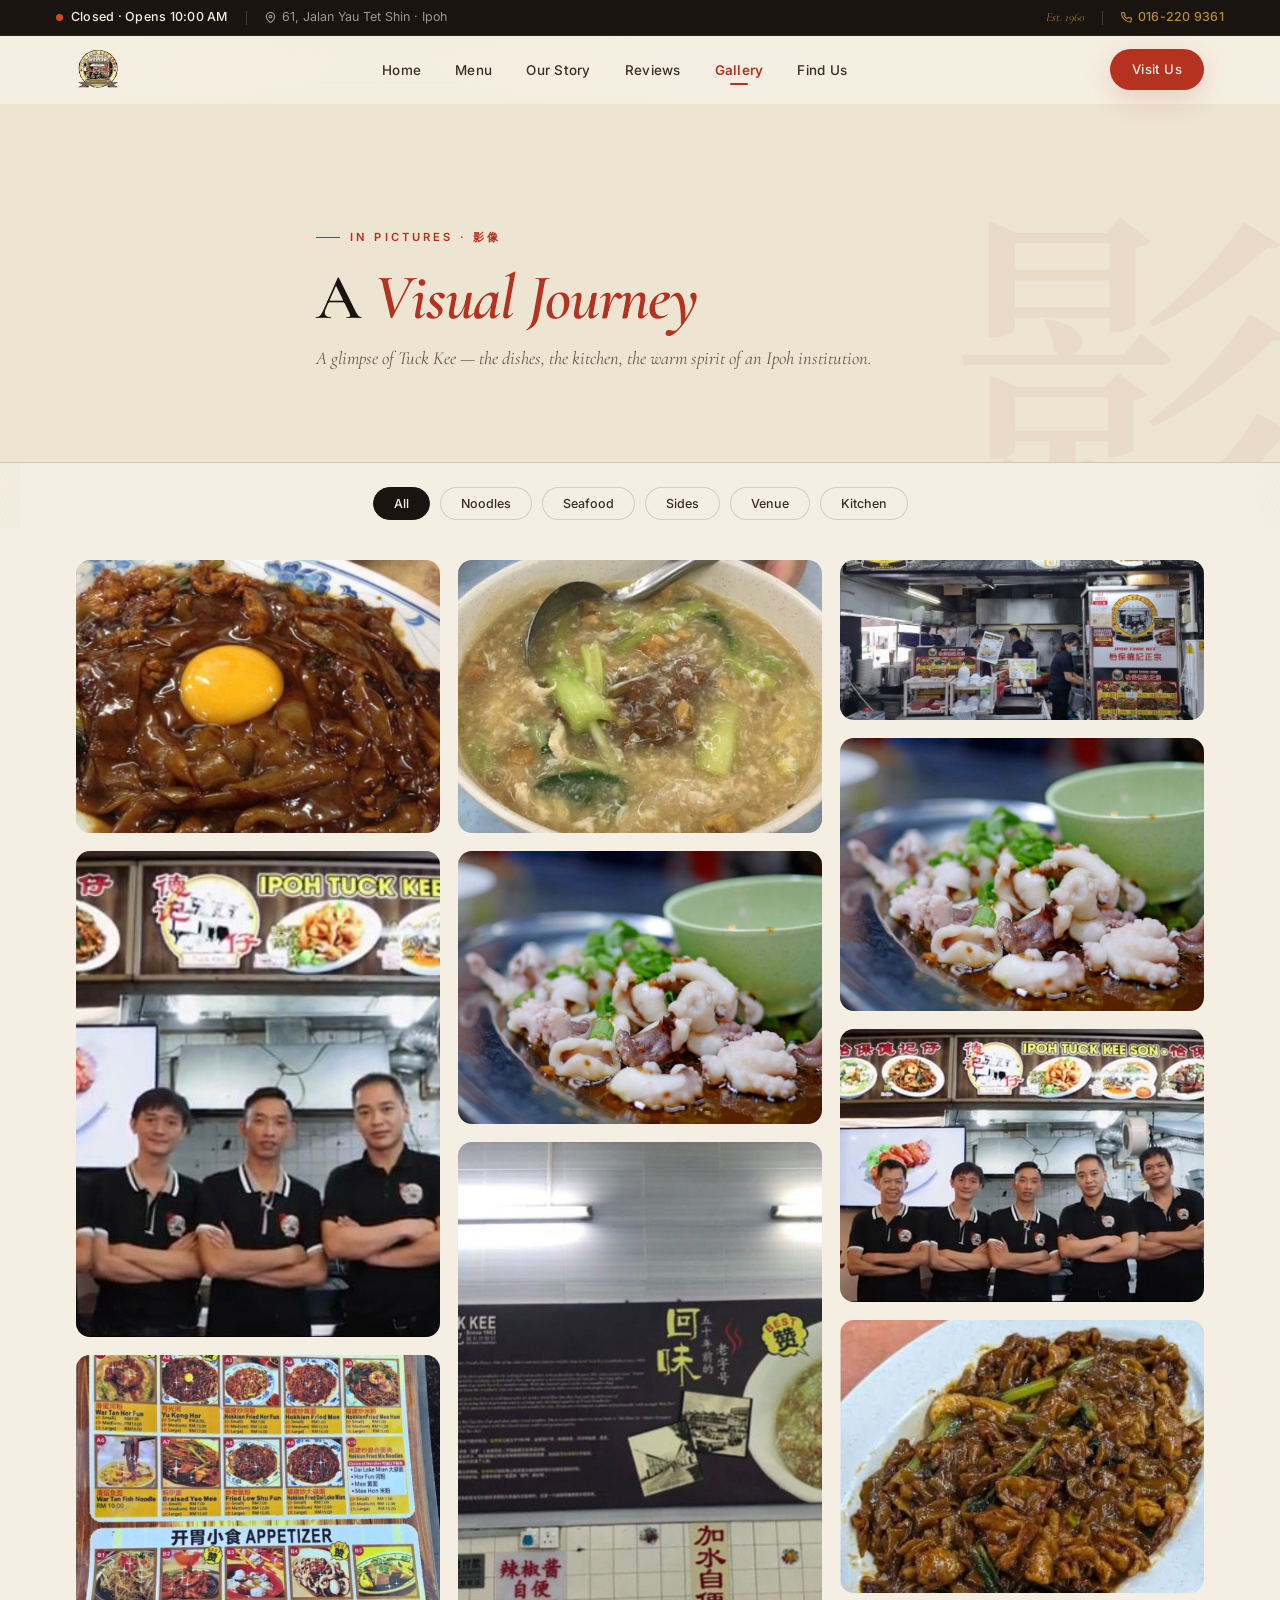
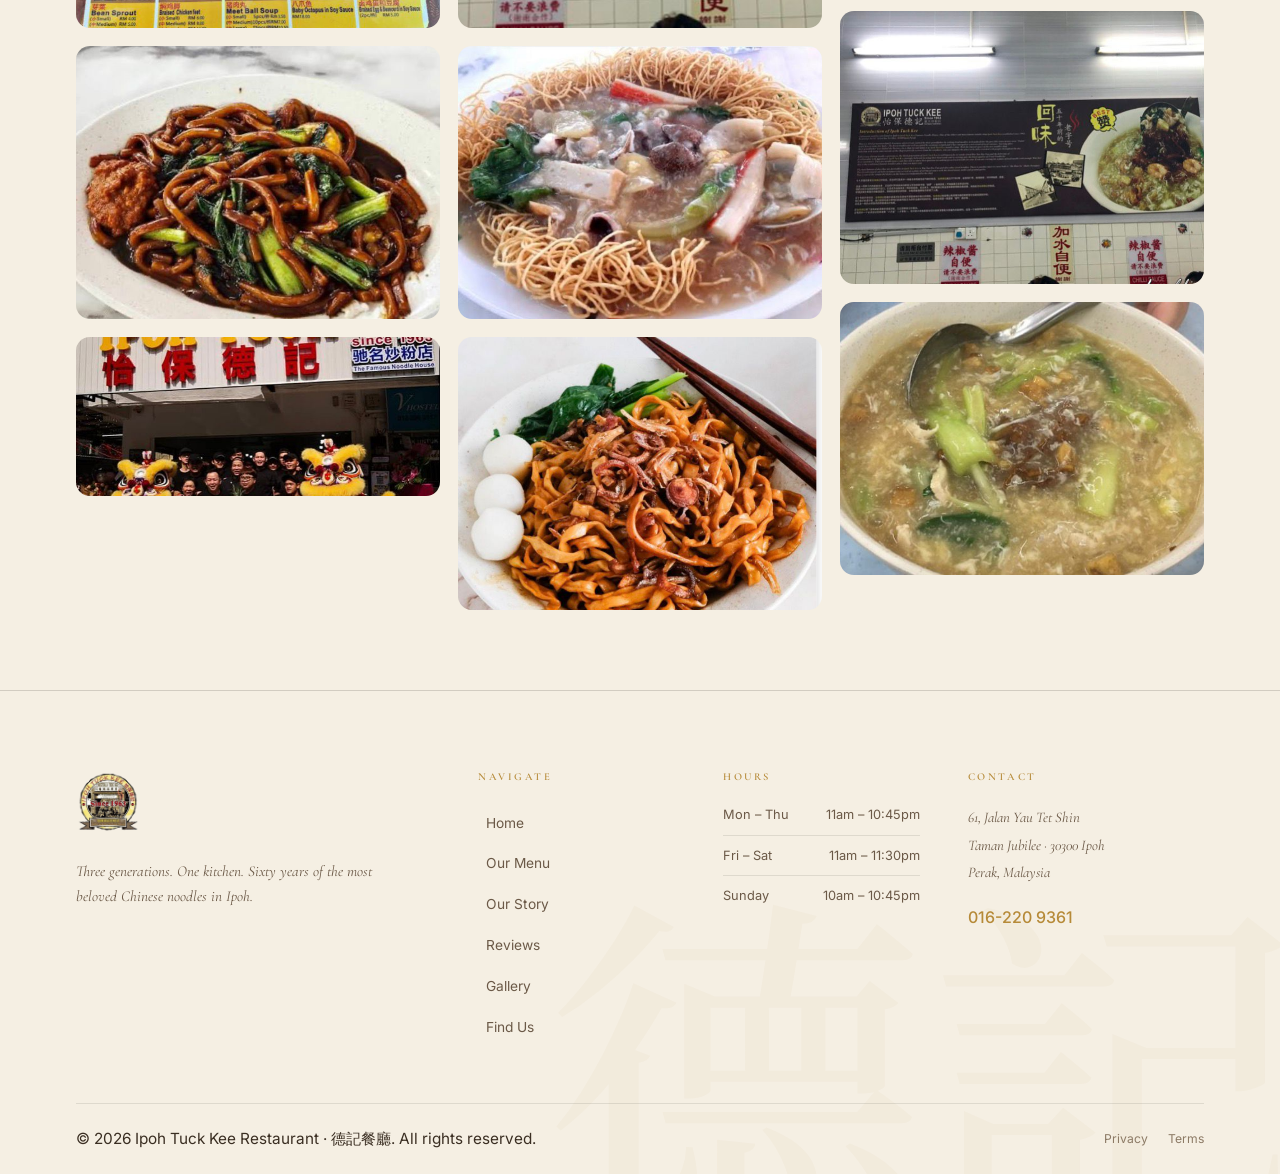
==== commit b4c5410c: "Footer: light paper theme, fix all text colors; update copyright to 2026" ====
--- a/gallery.html
+++ b/gallery.html
@@ -9,7 +9,7 @@
   <link rel="preconnect" href="https://fonts.googleapis.com">
   <link rel="preconnect" href="https://fonts.gstatic.com" crossorigin>
   <link href="https://fonts.googleapis.com/css2?family=Cormorant+Garamond:ital,wght@0,400;0,500;0,600;0,700;1,400;1,500;1,600&family=Inter:wght@300;400;500;600;700&family=Noto+Serif+SC:wght@400;500;600&display=swap" rel="stylesheet">
-  <link rel="stylesheet" href="css/main.css?v=46">
+  <link rel="stylesheet" href="css/main.css?v=49">
 </head>
 <body>
 
@@ -132,7 +132,7 @@
       </div>
     </div>
     <div class="footer-bottom">
-      <p>© 2025 Ipoh Tuck Kee Restaurant · 德記餐廳. All rights reserved.</p>
+      <p>© 2026 Ipoh Tuck Kee Restaurant · 德記餐廳. All rights reserved.</p>
       <div class="footer-bottom-links"><a href="#">Privacy</a><a href="#">Terms</a></div>
     </div>
   </div>
--- a/css/main.css
+++ b/css/main.css
@@ -779,7 +779,7 @@
   display:grid;grid-template-columns:1fr;
 }
 .visit-dark{
-  background:var(--night);color:var(--paper);
+  background:var(--paper);color:var(--ink);
   display:flex;align-items:stretch;
   min-height:480px;
   position:relative;overflow:hidden;
@@ -805,13 +805,18 @@
 }
 .visit-map-embed{margin-top:36px;border-radius:14px;overflow:hidden;width:100%;max-width:640px;margin-left:auto;margin-right:auto;box-shadow:0 4px 24px rgba(0,0,0,0.4)}
 .visit-map-embed iframe{display:block;width:100%;height:340px;border:0}
-.visit-dark .eyebrow{color:var(--gold)}
-.visit-dark .eyebrow::before{background:var(--gold)}
+.visit-dark .eyebrow{color:var(--cinnabar)}
+.visit-dark .eyebrow::before{background:var(--cinnabar)}
 .visit-title{
   font-family:var(--f-display);
   font-size:clamp(2rem,3.5vw,3rem);font-weight:600;
-  color:var(--paper);margin-bottom:32px;letter-spacing:-0.015em;
-}
+  color:var(--ink);margin-bottom:32px;letter-spacing:-0.015em;
+}
+.visit-dark .contact-label{color:var(--ink-soft)}
+.visit-dark .contact-val{color:var(--ink-2)}
+.visit-dark .contact-sub{color:var(--ink-3)}
+.visit-dark .contact-icon-wrap{border-color:var(--gold-line);color:var(--gold)}
+.visit-dark::before{color:rgba(26,20,16,0.04)}
 .visit-light{
   background:var(--paper);
   display:flex;flex-direction:column;justify-content:center;
@@ -876,8 +881,8 @@
 
 /* ── FOOTER ──────────────────────────────────────────────── */
 .footer{
-  background:var(--night);color:var(--paper);
-  border-top:1px solid rgba(182,138,56,0.18);
+  background:var(--paper);color:var(--ink);
+  border-top:1px solid var(--line-strong);
   padding-top:80px;
   position:relative;overflow:hidden;
 }
@@ -897,11 +902,11 @@
 .footer-logo-img{height:64px;width:auto;object-fit:contain;display:block}
 .footer-logo .logo-seal{box-shadow:0 4px 16px rgba(180,50,31,0.4)}
 .footer-logo-text{display:flex;flex-direction:column;gap:3px}
-.footer-logo-en{font-family:var(--f-display);font-size:1.15rem;font-weight:600;color:var(--paper)}
+.footer-logo-en{font-family:var(--f-display);font-size:1.15rem;font-weight:600;color:var(--ink)}
 .footer-logo-sub{font-size:0.66rem;color:var(--gold);letter-spacing:0.18em;text-transform:uppercase}
 .footer-tagline{
   font-family:var(--f-display);font-style:italic;
-  font-size:0.95rem;color:rgba(245,239,227,0.5);
+  font-size:0.95rem;color:var(--ink-3);
   line-height:1.7;max-width:340px;
 }
 
@@ -911,11 +916,11 @@
 }
 .footer-links{display:flex;flex-direction:column;gap:11px}
 .footer-links a{
-  font-size:0.86rem;color:rgba(245,239,227,0.55);
+  font-size:0.86rem;color:var(--ink-3);
   transition:color var(--t-fast);
   display:inline-flex;align-items:center;gap:8px;
 }
-.footer-links a:hover{color:var(--paper)}
+.footer-links a:hover{color:var(--ink)}
 .footer-links a::before{
   content:'';width:0;height:1px;background:var(--gold);
   transition:width var(--t-fast);
@@ -925,14 +930,14 @@
 .footer-hours-mini{display:flex;flex-direction:column;gap:9px}
 .footer-hr-row{
   display:flex;justify-content:space-between;gap:14px;
-  font-size:0.8rem;color:rgba(245,239,227,0.5);
-  padding-bottom:9px;border-bottom:1px solid rgba(245,239,227,0.06);
+  font-size:0.8rem;color:var(--ink-3);
+  padding-bottom:9px;border-bottom:1px solid var(--line);
 }
 .footer-hr-row:last-child{border-bottom:none}
 
 .footer-address{
   font-family:var(--f-display);font-style:italic;
-  font-size:0.92rem;color:rgba(245,239,227,0.55);
+  font-size:0.92rem;color:var(--ink-3);
   line-height:1.85;margin-bottom:18px;
 }
 .footer-phone{
@@ -943,16 +948,16 @@
 .footer-phone:hover{color:var(--gold-light)}
 
 .footer-bottom{
-  border-top:1px solid rgba(245,239,227,0.06);
+  border-top:1px solid var(--line);
   padding:22px 0;
   display:flex;align-items:center;justify-content:space-between;
   flex-wrap:wrap;gap:12px;
-  font-size:0.76rem;color:rgba(245,239,227,0.32);
+  font-size:0.76rem;color:var(--ink-soft);
   position:relative;z-index:1;
 }
 .footer-bottom-links{display:flex;gap:20px}
 .footer-bottom-links a{transition:color var(--t-fast)}
-.footer-bottom-links a:hover{color:rgba(245,239,227,0.65)}
+.footer-bottom-links a:hover{color:var(--ink)}
 
 /* ── PAGE HERO (inner pages) ──────────────────────────────── */
 .page-hero{
@@ -1773,17 +1778,39 @@
   .atmo-inner{grid-template-columns:1fr;gap:28px}
   .atmo-stats{grid-template-columns:1fr 1fr}
   .atmo-section{padding-block:clamp(40px,6vw,60px)}
-  /* Orb */
+  /* Orb → horizontal swipe slider on mobile */
   .orb-section{padding-block:clamp(40px,6vw,60px)}
-  .orb-stage{height:380px;max-width:100%}
-  .orb-hub{width:76px;height:76px}
-  .orb-card{width:110px}
-  .orb-card-panel{height:60px}
-  .orb-card-body{padding:8px 8px 10px}
+  .orb-stage{height:auto!important;overflow:visible!important;max-width:100%!important}
+  .orb-hub,.orb-spokes,.orb-ring,.orb-ring-b{display:none!important}
+  .orb-ring-group{
+    position:static!important;inset:auto!important;
+    display:flex!important;flex-direction:row!important;gap:14px!important;
+    overflow-x:auto!important;scroll-snap-type:x mandatory!important;
+    -webkit-overflow-scrolling:touch;
+    padding:8px 20px 20px!important;
+    scrollbar-width:none!important;
+    height:auto!important;width:100%!important;
+  }
+  .orb-ring-group::-webkit-scrollbar{display:none}
+  .orb-card{
+    position:static!important;transform:none!important;
+    opacity:1!important;left:auto!important;top:auto!important;
+    width:200px!important;flex-shrink:0;scroll-snap-align:center;height:auto!important;
+  }
+  .orb-card-panel{height:100px!important}
+  .orb-card-body{padding:12px 12px 16px!important}
+  /* Nav arrows + dots */
+  .orb-mobile-nav{display:flex;align-items:center;justify-content:center;gap:12px;margin-top:14px}
+  .orb-mobile-hint{display:flex;align-items:center;gap:6px}
+  .orb-mobile-hint span{width:6px;height:6px;border-radius:50%;background:rgba(182,138,56,0.35);transition:background 0.2s}
+  .orb-mobile-hint span.active{background:rgba(182,138,56,1)}
+  .orb-nav-btn{background:rgba(182,138,56,0.15);border:1px solid rgba(182,138,56,0.4);color:#B68A38;border-radius:50%;width:34px;height:34px;font-size:1rem;cursor:pointer;display:flex;align-items:center;justify-content:center;flex-shrink:0}
   /* Reviews ticker (home page) */
   .grev-section{padding-block:clamp(40px,6vw,60px)}
-  .grev-cols-wrap{grid-template-columns:1fr;height:auto;max-height:420px}
-  .grev-col:nth-child(2),.grev-col:nth-child(3){display:none}
+  .grev-cols-wrap{grid-template-columns:1fr!important;height:380px!important;max-height:380px;overflow:hidden!important;width:100%!important}
+  .grev-col:nth-child(2),.grev-col:nth-child(3){display:none!important}
+  .grev-col{width:100%!important}
+  .grev-card{width:auto!important}
   /* Visit / Find Us */
   .visit-dark{min-height:auto;flex-direction:column}
   .visit-dark-wrap{grid-template-columns:1fr;max-width:100%}
@@ -1968,7 +1995,7 @@
 .orb-spokes{position:absolute;inset:0;width:100%;height:100%;pointer-events:none;z-index:0}
 .orb-spokes line{stroke:rgba(182,138,56,0.28);stroke-width:1;stroke-dasharray:4 6}
 /* Hub: fixed in center, outside rotating group */
-.orb-hub{position:absolute;top:50%;left:50%;transform:translate(-50%,-50%);width:116px;height:116px;z-index:10}
+.orb-hub{position:absolute;top:50%;left:50%;transform:translate(-50%,-50%);width:80px;height:80px;z-index:10}
 .orb-ring{position:absolute;inset:-20px;border-radius:50%;border:1px solid rgba(182,138,56,0.22);display:block}
 .orb-ring-b{position:absolute;inset:-38px;border-radius:50%;border:1px solid rgba(182,138,56,0.11);display:block}
 .orb-hub-core{position:absolute;inset:0;border-radius:50%;background:var(--night);border:1.5px solid rgba(182,138,56,0.55);display:flex;flex-direction:column;align-items:center;justify-content:center;gap:4px;box-shadow:0 0 0 6px rgba(182,138,56,0.06),0 12px 40px rgba(0,0,0,0.6)}
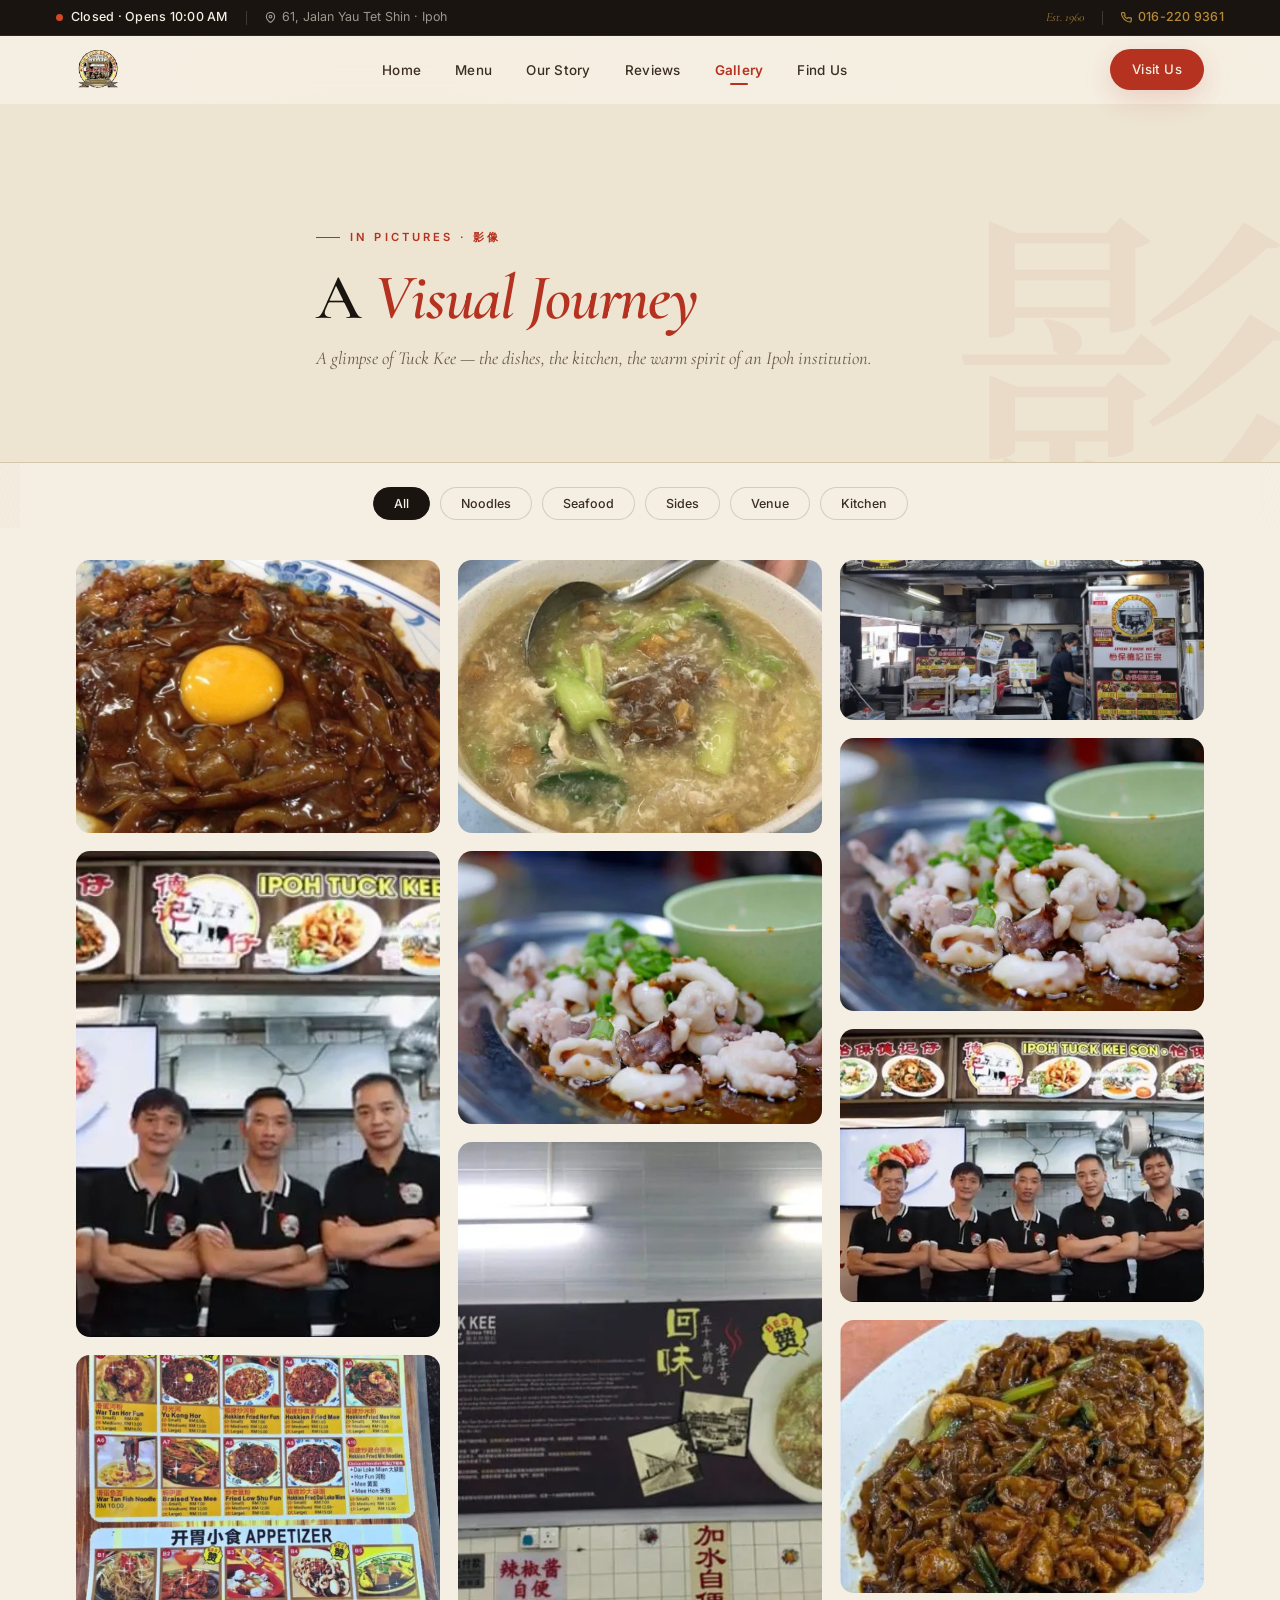
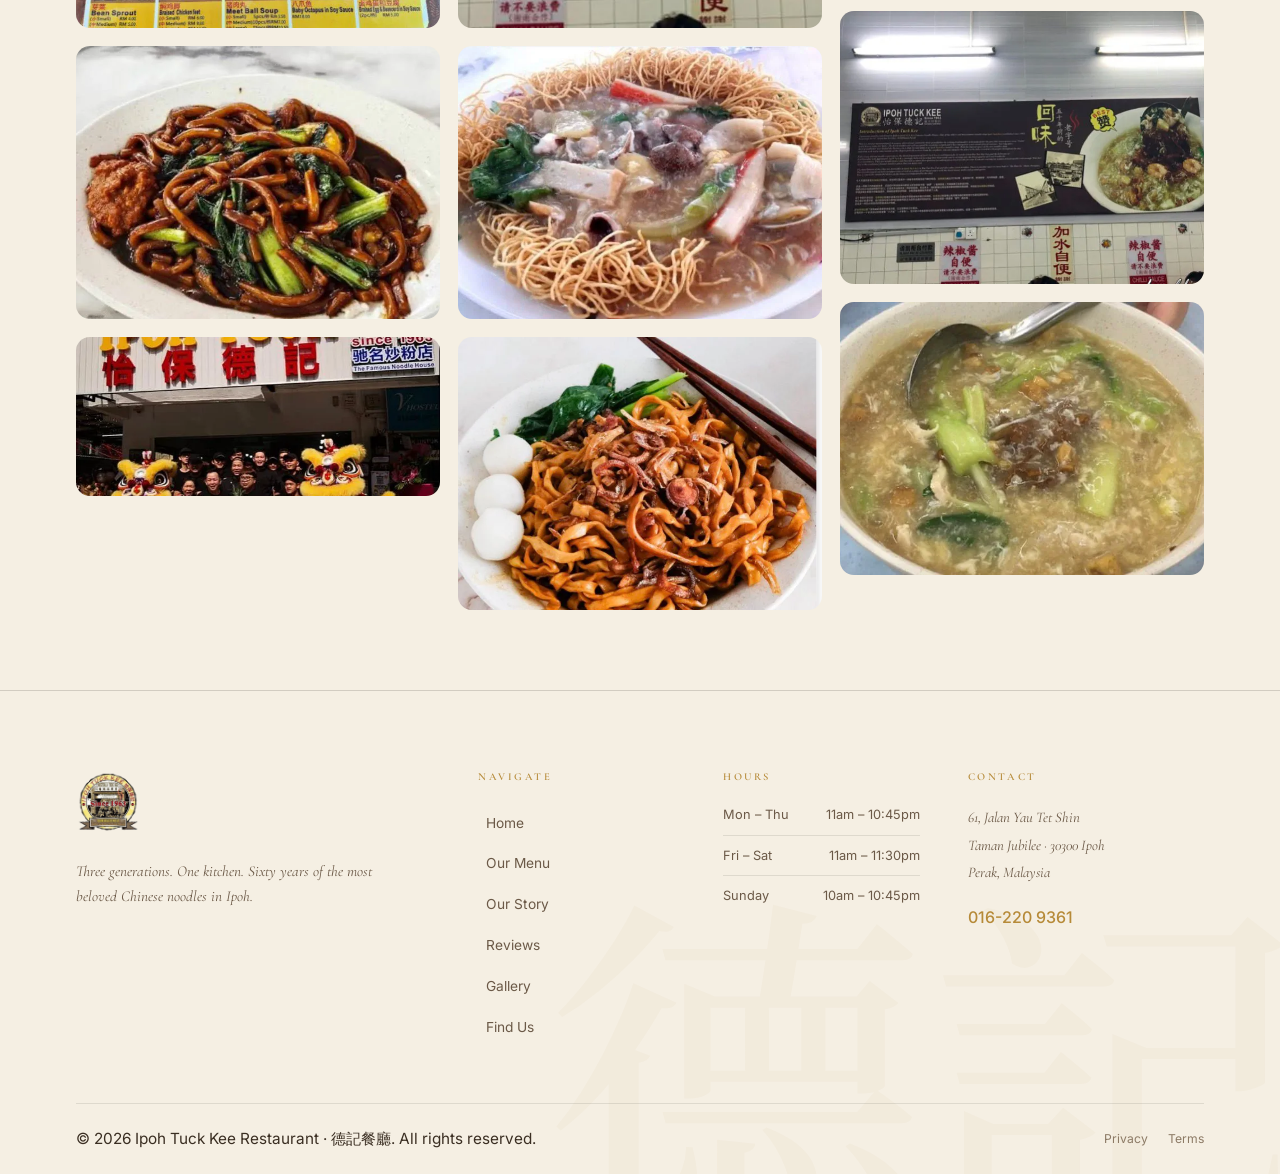
==== commit d72b8bbe: "Speed optimization: WebP images, cache headers, defer JS, lazy loading" ====
--- a/gallery.html
+++ b/gallery.html
@@ -5,6 +5,14 @@
   <meta name="viewport" content="width=device-width, initial-scale=1.0">
   <meta name="theme-color" content="#1A1410">
   <meta name="description" content="Photo gallery of Ipoh Tuck Kee Restaurant — dishes, kitchen, outdoor seating, the spirit of an Ipoh institution.">
+  <meta property="og:type" content="website">
+  <meta property="og:url" content="https://www.tuckkeeipoh.com/gallery.html">
+  <meta property="og:title" content="Gallery · Ipoh Tuck Kee Restaurant · 德記餐廳">
+  <meta property="og:description" content="Photos of our dishes, kitchen and outdoor seating — an Ipoh institution since 1963.">
+  <meta property="og:image" content="https://www.tuckkeeipoh.com/images/logo.png">
+  <meta property="og:site_name" content="Ipoh Tuck Kee Restaurant">
+  <meta name="twitter:card" content="summary">
+  <meta name="twitter:image" content="https://www.tuckkeeipoh.com/images/logo.png">
   <title>Gallery | Ipoh Tuck Kee Restaurant · 德記餐廳</title>
   <link rel="preconnect" href="https://fonts.googleapis.com">
   <link rel="preconnect" href="https://fonts.gstatic.com" crossorigin>
@@ -29,7 +37,7 @@
 <nav class="nav" id="nav">
   <div class="nav-inner wrap">
     <a href="index.html" class="nav-logo" aria-label="Ipoh Tuck Kee — Home">
-      <img src="images/logo.png" alt="Ipoh Tuck Kee · 怡保德記" class="nav-logo-img">
+      <img src="images/logo.png" alt="Ipoh Tuck Kee · 怡保德記" class="nav-logo-img" loading="lazy">
     </a>
     <ul class="nav-links" id="navLinks">
       <li><a href="index.html"      class="nav-link">Home</a></li>
@@ -102,7 +110,7 @@
     <div class="footer-top">
       <div class="footer-brand">
         <div class="footer-logo">
-          <img src="images/logo.png" alt="Ipoh Tuck Kee" class="footer-logo-img">
+          <img src="images/logo.png" alt="Ipoh Tuck Kee" class="footer-logo-img" loading="lazy">
         </div>
         <p class="footer-tagline">Three generations. One kitchen. Sixty years of the most beloved Chinese noodles in Ipoh.</p>
       </div>
@@ -138,6 +146,6 @@
   </div>
 </footer>
 
-<script src="js/main.js"></script>
+<script src="js/main.js" defer></script>
 </body>
 </html>
--- a/css/main.css
+++ b/css/main.css
@@ -222,6 +222,10 @@
   border:1px solid var(--gold-line);
 }
 .btn-ghost-gold:hover{background:var(--gold-pale)}
+.btn-waze{background:#33CCFF;color:#1a1a2e;border:none;font-weight:600;display:inline-flex;align-items:center;gap:7px}
+.btn-waze:hover{background:#00BBEE;color:#1a1a2e}
+.visit-nav-btns{display:flex;gap:12px;flex-wrap:wrap;margin-top:32px}
+.visit-nav-btns .btn{display:inline-flex;align-items:center;gap:7px}
 
 .btn-ghost-cinnabar{
   background:transparent;color:var(--cinnabar);
@@ -686,9 +690,9 @@
   color:rgba(245,239,227,0.85);font-size:1.1rem;
   text-shadow:0 1px 4px rgba(0,0,0,0.4);
 }
-.d-img-1{background:url('../images/dish-yu-kong-hor.jpg') center/cover no-repeat}
-.d-img-2{background:url('../images/dish-wok-squid.jpg') center/cover no-repeat}
-.d-img-3{background:url('../images/dish-egg-noodle.jpg') center/cover no-repeat}
+.d-img-1{background:url('../images/dish-yu-kong-hor.webp') center/cover no-repeat}
+.d-img-2{background:url('../images/dish-wok-squid.webp') center/cover no-repeat}
+.d-img-3{background:url('../images/dish-egg-noodle.webp') center/cover no-repeat}
 
 .d-card-body{padding:26px 26px 28px}
 .d-card-name{
@@ -1188,6 +1192,19 @@
 }
 .cart-total-row span:first-child{font-size:0.86rem;color:var(--ink-2);font-weight:500}
 .cart-total{font-family:var(--f-display);font-style:italic;font-size:1.5rem;font-weight:600;color:var(--cinnabar)}
+.cart-customer-form{margin-bottom:16px}
+.cart-form-label{font-size:0.72rem;font-weight:600;letter-spacing:0.1em;text-transform:uppercase;color:var(--ink-2);margin-bottom:10px}
+.cart-input{
+  display:block;width:100%;padding:10px 14px;
+  border:1px solid var(--line-strong);border-radius:8px;
+  font-size:0.86rem;font-family:var(--f-body);color:var(--ink);
+  background:var(--paper);margin-bottom:8px;
+  transition:border-color 0.15s;box-sizing:border-box;
+}
+.cart-input:focus{outline:none;border-color:var(--cinnabar)}
+.cart-input::placeholder{color:var(--ink-3)}
+.cart-input-address{resize:vertical;min-height:72px;line-height:1.5}
+.cart-form-error{font-size:0.76rem;color:var(--cinnabar);margin-bottom:10px;font-weight:500}
 .cart-note{
   font-size:0.74rem;color:var(--ink-3);
   margin-top:14px;line-height:1.6;text-align:center;
@@ -1363,22 +1380,22 @@
 .gal-sub{color:rgba(245,239,227,0.65);font-size:0.74rem}
 
 /* Gallery images — Ipoh Tuck Kee photos */
-.gi-yukong-1   {background:url('../images/dish-yu-kong-hor.jpg') center/cover no-repeat}
-.gi-ext-night  {background:url('../images/story-heritage.jpeg') center/cover no-repeat}
-.gi-wings      {background:url('../images/story-1985.jpeg') center/cover no-repeat}
-.gi-octopus    {background:url('../images/lohmee.jpeg') center/cover no-repeat}
-.gi-wok        {background:url('../images/story-1960.jpeg') center/cover no-repeat}
-.gi-smooth-egg {background:url('../images/dish-egg-noodle.jpg') center/cover no-repeat}
-.gi-squid      {background:url('../images/dish-wok-squid.jpg') center/cover no-repeat}
-.gi-street     {background:url('../images/story-2010.jpeg') center/cover no-repeat}
-.gi-wonton     {background:url('../images/wantonnoodlesoup.jpeg') center/cover no-repeat}
-.gi-ytf        {background:url('../images/panmee.jpeg') center/cover no-repeat}
-.gi-fishballs  {background:url('../images/story-today.jpeg') center/cover no-repeat}
-.gi-prawn      {background:url('../images/dish-wok-squid.jpg') center 30%/cover no-repeat}
-.gi-evening    {background:url('../images/story-heritage.jpeg') center 60%/cover no-repeat}
-.gi-char-kway  {background:url('../images/charkueyteow.jpeg') center/cover no-repeat}
-.gi-family     {background:url('../images/story-2010.jpeg') center top/cover no-repeat}
-.gi-beansprout {background:url('../images/dish-egg-noodle.jpg') center/cover no-repeat}
+.gi-yukong-1   {background:url('../images/dish-yu-kong-hor.webp') center/cover no-repeat}
+.gi-ext-night  {background:url('../images/story-heritage.webp') center/cover no-repeat}
+.gi-wings      {background:url('../images/story-1985.webp') center/cover no-repeat}
+.gi-octopus    {background:url('../images/lohmee.webp') center/cover no-repeat}
+.gi-wok        {background:url('../images/story-1960.webp') center/cover no-repeat}
+.gi-smooth-egg {background:url('../images/dish-egg-noodle.webp') center/cover no-repeat}
+.gi-squid      {background:url('../images/dish-wok-squid.webp') center/cover no-repeat}
+.gi-street     {background:url('../images/story-2010.webp') center/cover no-repeat}
+.gi-wonton     {background:url('../images/wantonnoodlesoup.webp') center/cover no-repeat}
+.gi-ytf        {background:url('../images/panmee.webp') center/cover no-repeat}
+.gi-fishballs  {background:url('../images/story-today.webp') center/cover no-repeat}
+.gi-prawn      {background:url('../images/dish-wok-squid.webp') center 30%/cover no-repeat}
+.gi-evening    {background:url('../images/story-heritage.webp') center 60%/cover no-repeat}
+.gi-char-kway  {background:url('../images/charkueyteow.webp') center/cover no-repeat}
+.gi-family     {background:url('../images/story-2010.webp') center top/cover no-repeat}
+.gi-beansprout {background:url('../images/dish-egg-noodle.webp') center/cover no-repeat}
 
 /* Lightbox */
 .lightbox{
@@ -1411,13 +1428,13 @@
 }
 
 /* Menu item photo gradients */
-.mi-yukong       {background:url('../images/dish-yu-kong-hor.jpg') center/cover no-repeat}
-.mi-smooth-egg   {background:url('../images/dish-egg-noodle.jpg') center/cover no-repeat}
-.mi-wonton       {background:url('../images/wantonnoodlesoup.jpeg') center/cover no-repeat}
-.mi-char-kway    {background:url('../images/charkueyteow.jpeg') center/cover no-repeat}
-.mi-lor-mee      {background:url('../images/lohmee.jpeg') center/cover no-repeat}
-.mi-pan-mee      {background:url('../images/panmee.jpeg') center/cover no-repeat}
-.mi-squid        {background:url('../images/dish-wok-squid.jpg') center/cover no-repeat}
+.mi-yukong       {background:url('../images/dish-yu-kong-hor.webp') center/cover no-repeat}
+.mi-smooth-egg   {background:url('../images/dish-egg-noodle.webp') center/cover no-repeat}
+.mi-wonton       {background:url('../images/wantonnoodlesoup.webp') center/cover no-repeat}
+.mi-char-kway    {background:url('../images/charkueyteow.webp') center/cover no-repeat}
+.mi-lor-mee      {background:url('../images/lohmee.webp') center/cover no-repeat}
+.mi-pan-mee      {background:url('../images/panmee.webp') center/cover no-repeat}
+.mi-squid        {background:url('../images/dish-wok-squid.webp') center/cover no-repeat}
 .mi-octopus      {background:linear-gradient(150deg,#0A1520,#1A2850,#2850A0,#0A1838)}
 .mi-prawn        {background:linear-gradient(150deg,#4A2808,#A06020,#D09838,#6A3A08)}
 .mi-steamed-fish {background:linear-gradient(150deg,#0A1A2A,#1A4060,#2A7090,#0A2540)}
@@ -1587,7 +1604,7 @@
 .story-body + .story-body{margin-top:16px}
 .story-img{
   aspect-ratio:4/5;border-radius:var(--r-lg);overflow:hidden;
-  background:url('../images/story-heritage.jpeg') center/cover no-repeat;
+  background:url('../images/story-heritage.webp') center/cover no-repeat;
   position:relative;box-shadow:var(--sh-lg);
 }
 .story-img-label{
@@ -1621,10 +1638,10 @@
   aspect-ratio:4/3;border-radius:var(--r-lg);overflow:hidden;
   box-shadow:var(--sh-lg);position:relative;
 }
-.story-img-1965{background:url('../images/story-1960.jpeg') center/cover no-repeat}
-.story-img-1985{background:url('../images/story-1985.jpeg') center/cover no-repeat}
-.story-img-2005{background:url('../images/story-2010.jpeg') center/cover no-repeat}
-.story-img-2025{background:url('../images/story-today.jpeg') center/cover no-repeat}
+.story-img-1965{background:url('../images/story-1960.webp') center/cover no-repeat}
+.story-img-1985{background:url('../images/story-1985.webp') center/cover no-repeat}
+.story-img-2005{background:url('../images/story-2010.webp') center/cover no-repeat}
+.story-img-2025{background:url('../images/story-today.webp') center/cover no-repeat}
 
 /* Story pillars */
 .story-pillars{background:var(--night);color:var(--paper);padding-block:clamp(72px,10vw,140px);position:relative;overflow:hidden}
@@ -1943,6 +1960,17 @@
 .hero-revealed .hero-ri-divider{transition-delay:0.46s}
 .hero-revealed .hero-ri-actions{transition-delay:0.58s}
 .hero-revealed .hero-ri-trust{transition-delay:0.7s}
+.hero-revealed .hero-ri-credit{transition-delay:0.82s}
+.hero-portfolio-credit{font-size:0.85rem;color:rgba(245,239,227,0.75);letter-spacing:0.12em;margin-top:10px;text-align:center;text-transform:uppercase;border-top:1px solid rgba(245,239,227,0.18);padding-top:10px}
+.hero-portfolio-credit strong{color:var(--gold);font-weight:700;font-size:0.9rem}
+.footer-dev-credit{text-align:center;margin-top:14px;font-size:0.78rem;color:var(--ink-soft);letter-spacing:0.1em;text-transform:uppercase}
+.footer-dev-credit strong{color:var(--gold);font-weight:700}
+.map-nav-btns{display:flex;gap:0;border-top:1px solid var(--line)}
+.map-nav-btn{flex:1;display:inline-flex;align-items:center;justify-content:center;gap:7px;padding:13px 10px;font-size:0.82rem;font-weight:600;letter-spacing:0.04em;text-decoration:none;transition:background 0.18s}
+.map-nav-gmaps{background:#fff;color:#333;border-right:1px solid var(--line)}
+.map-nav-gmaps:hover{background:#f5f5f5;color:#111}
+.map-nav-waze{background:#33CCFF;color:#1a1a2e}
+.map-nav-waze:hover{background:#00BBEE;color:#1a1a2e}
 
 /* ── ATMO SECTION ──────────────────────────────────────────── */
 .atmo-section{background:var(--night);color:var(--paper);padding:clamp(72px,10vw,140px) var(--col-pad);position:relative;overflow:hidden}
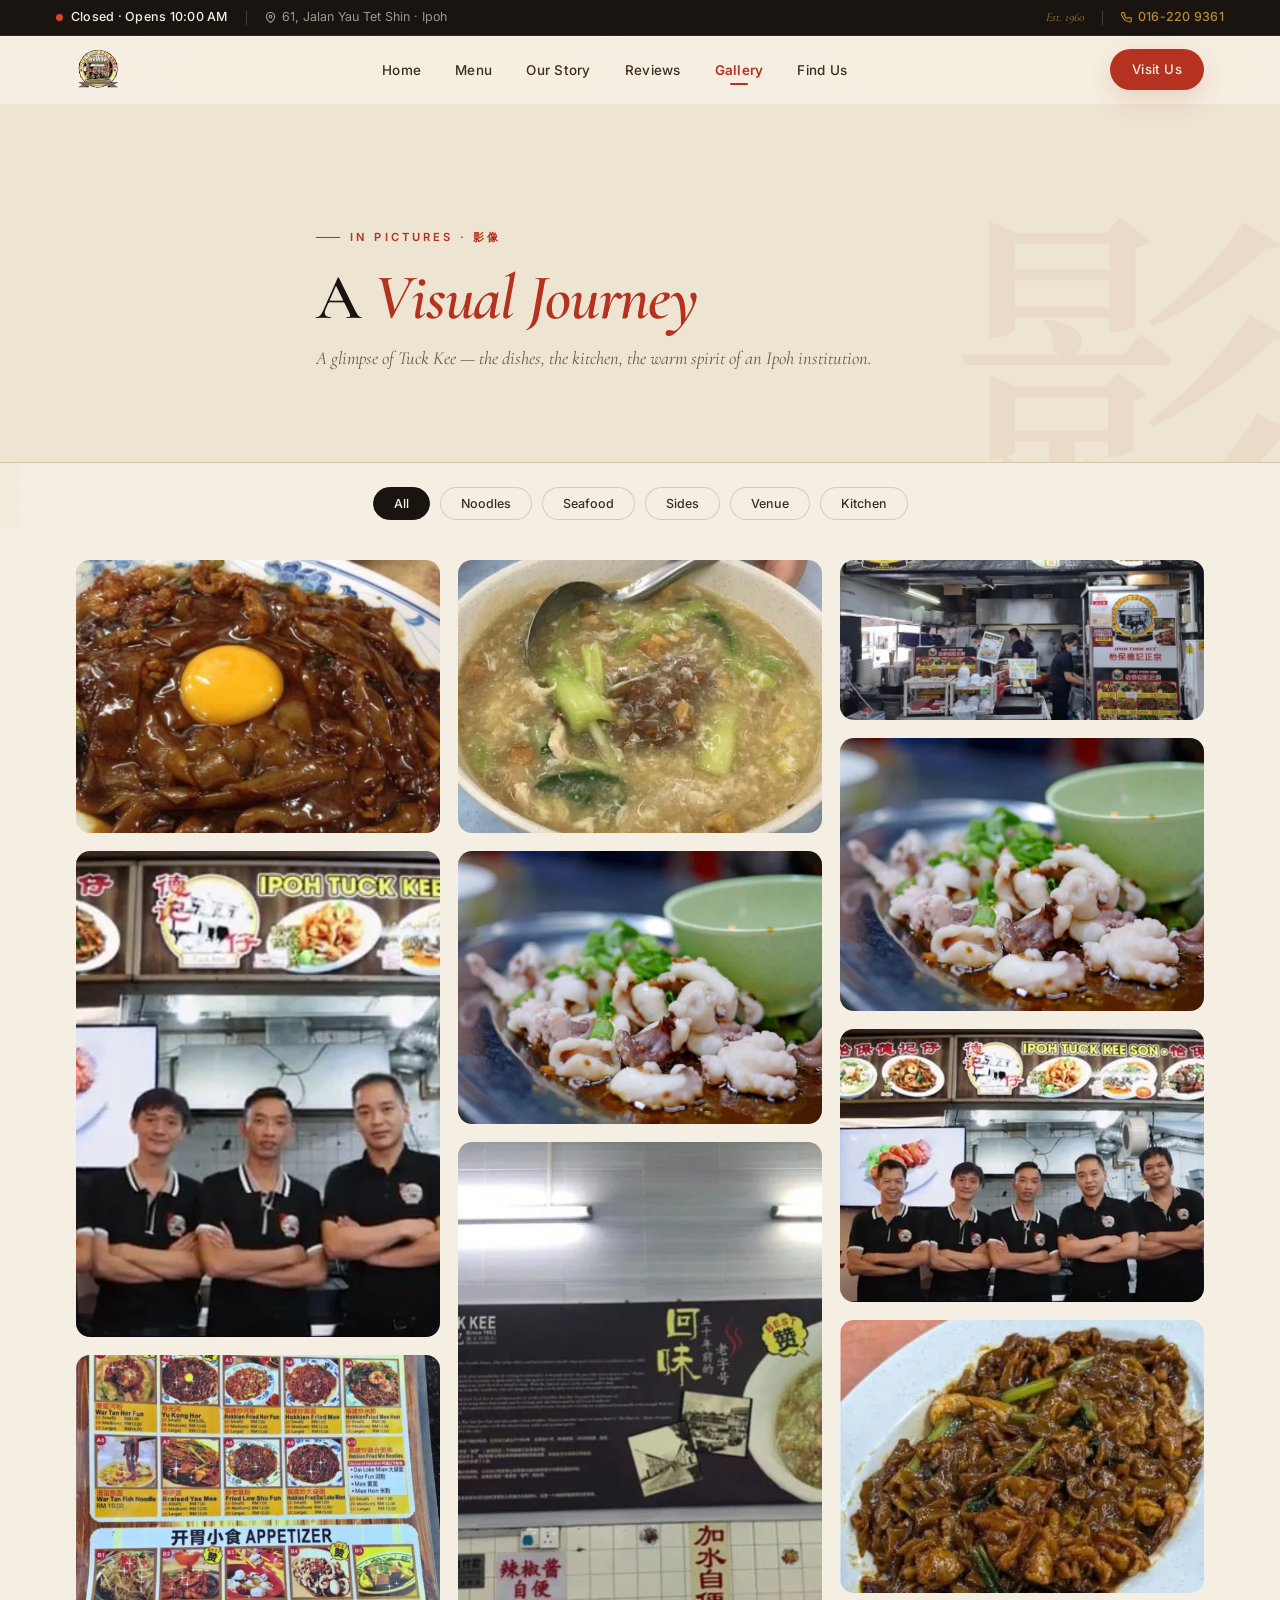
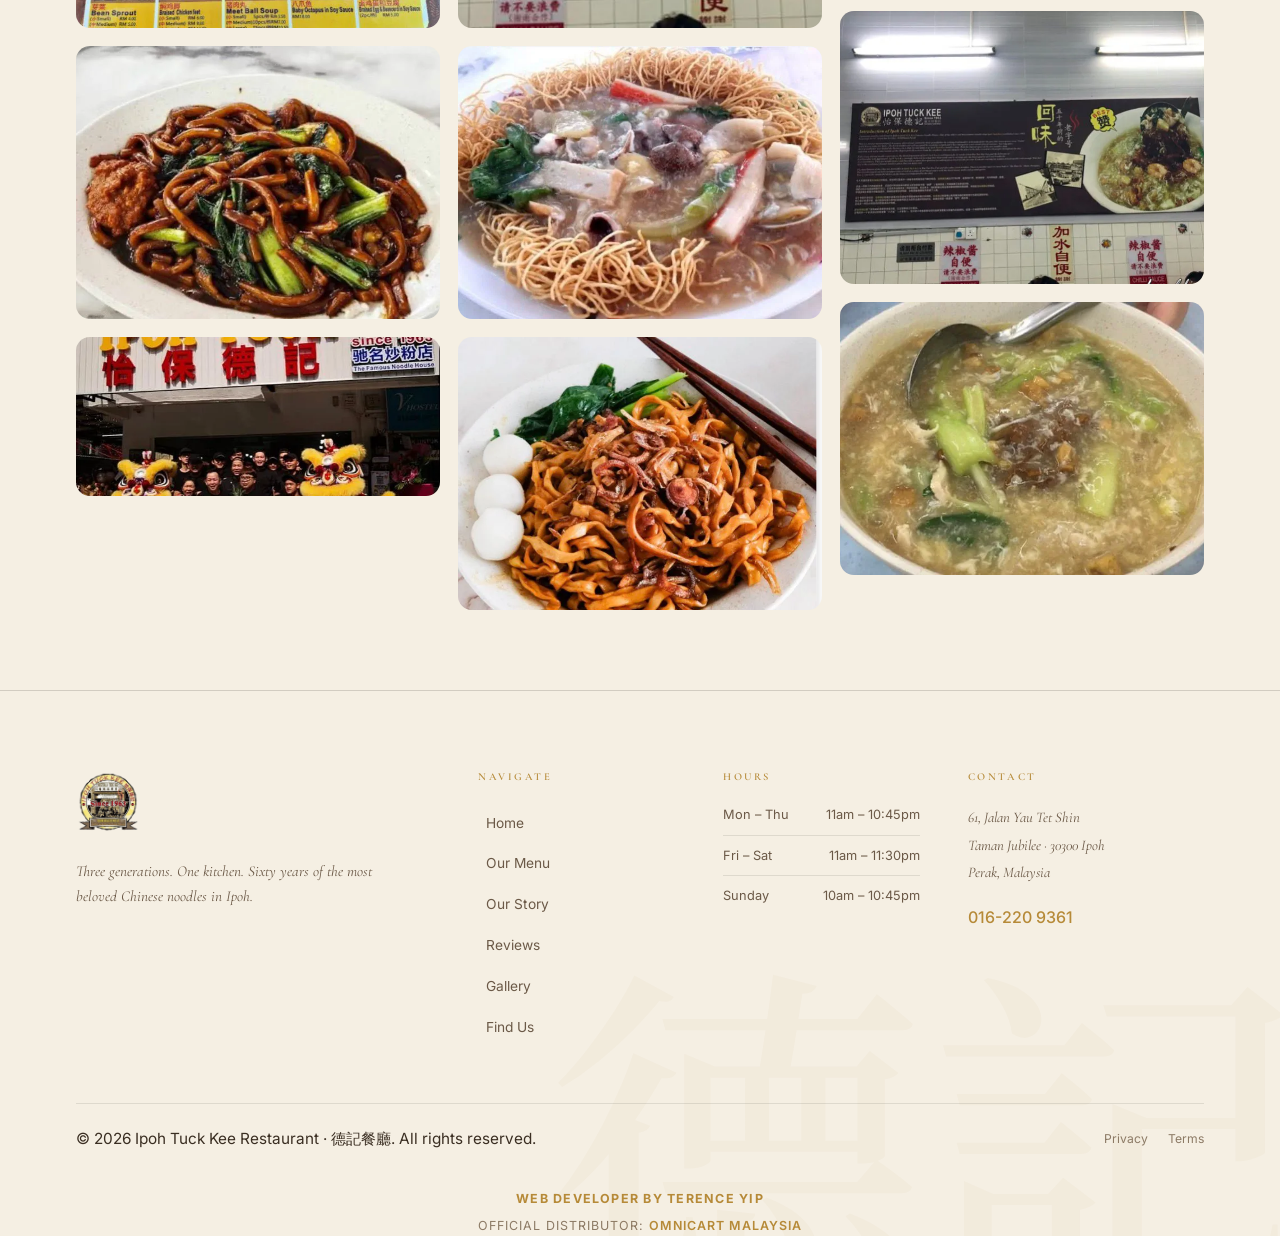
==== commit aa7bcd65: "Add Official Distributor credit (OmniCart Malaysia) to all page footers - Add footer-distributor-cre" ====
--- a/gallery.html
+++ b/gallery.html
@@ -143,6 +143,8 @@
       <p>© 2026 Ipoh Tuck Kee Restaurant · 德記餐廳. All rights reserved.</p>
       <div class="footer-bottom-links"><a href="#">Privacy</a><a href="#">Terms</a></div>
     </div>
+    <p class="footer-dev-credit"><strong>Web Developer by Terence Yip</strong></p>
+    <p class="footer-distributor-credit">Official Distributor: <a href="https://www.omnicartmalaysia.com" target="_blank" rel="noopener">OmniCart Malaysia</a></p>
   </div>
 </footer>
 
--- a/css/main.css
+++ b/css/main.css
@@ -1965,6 +1965,9 @@
 .hero-portfolio-credit strong{color:var(--gold);font-weight:700;font-size:0.9rem}
 .footer-dev-credit{text-align:center;margin-top:14px;font-size:0.78rem;color:var(--ink-soft);letter-spacing:0.1em;text-transform:uppercase}
 .footer-dev-credit strong{color:var(--gold);font-weight:700}
+.footer-distributor-credit{text-align:center;margin-top:6px;font-size:0.78rem;color:var(--ink-soft);letter-spacing:0.08em;text-transform:uppercase}
+.footer-distributor-credit a{color:var(--gold);font-weight:600;text-decoration:none}
+.footer-distributor-credit a:hover{text-decoration:underline}
 .map-nav-btns{display:flex;gap:0;border-top:1px solid var(--line)}
 .map-nav-btn{flex:1;display:inline-flex;align-items:center;justify-content:center;gap:7px;padding:13px 10px;font-size:0.82rem;font-weight:600;letter-spacing:0.04em;text-decoration:none;transition:background 0.18s}
 .map-nav-gmaps{background:#fff;color:#333;border-right:1px solid var(--line)}
